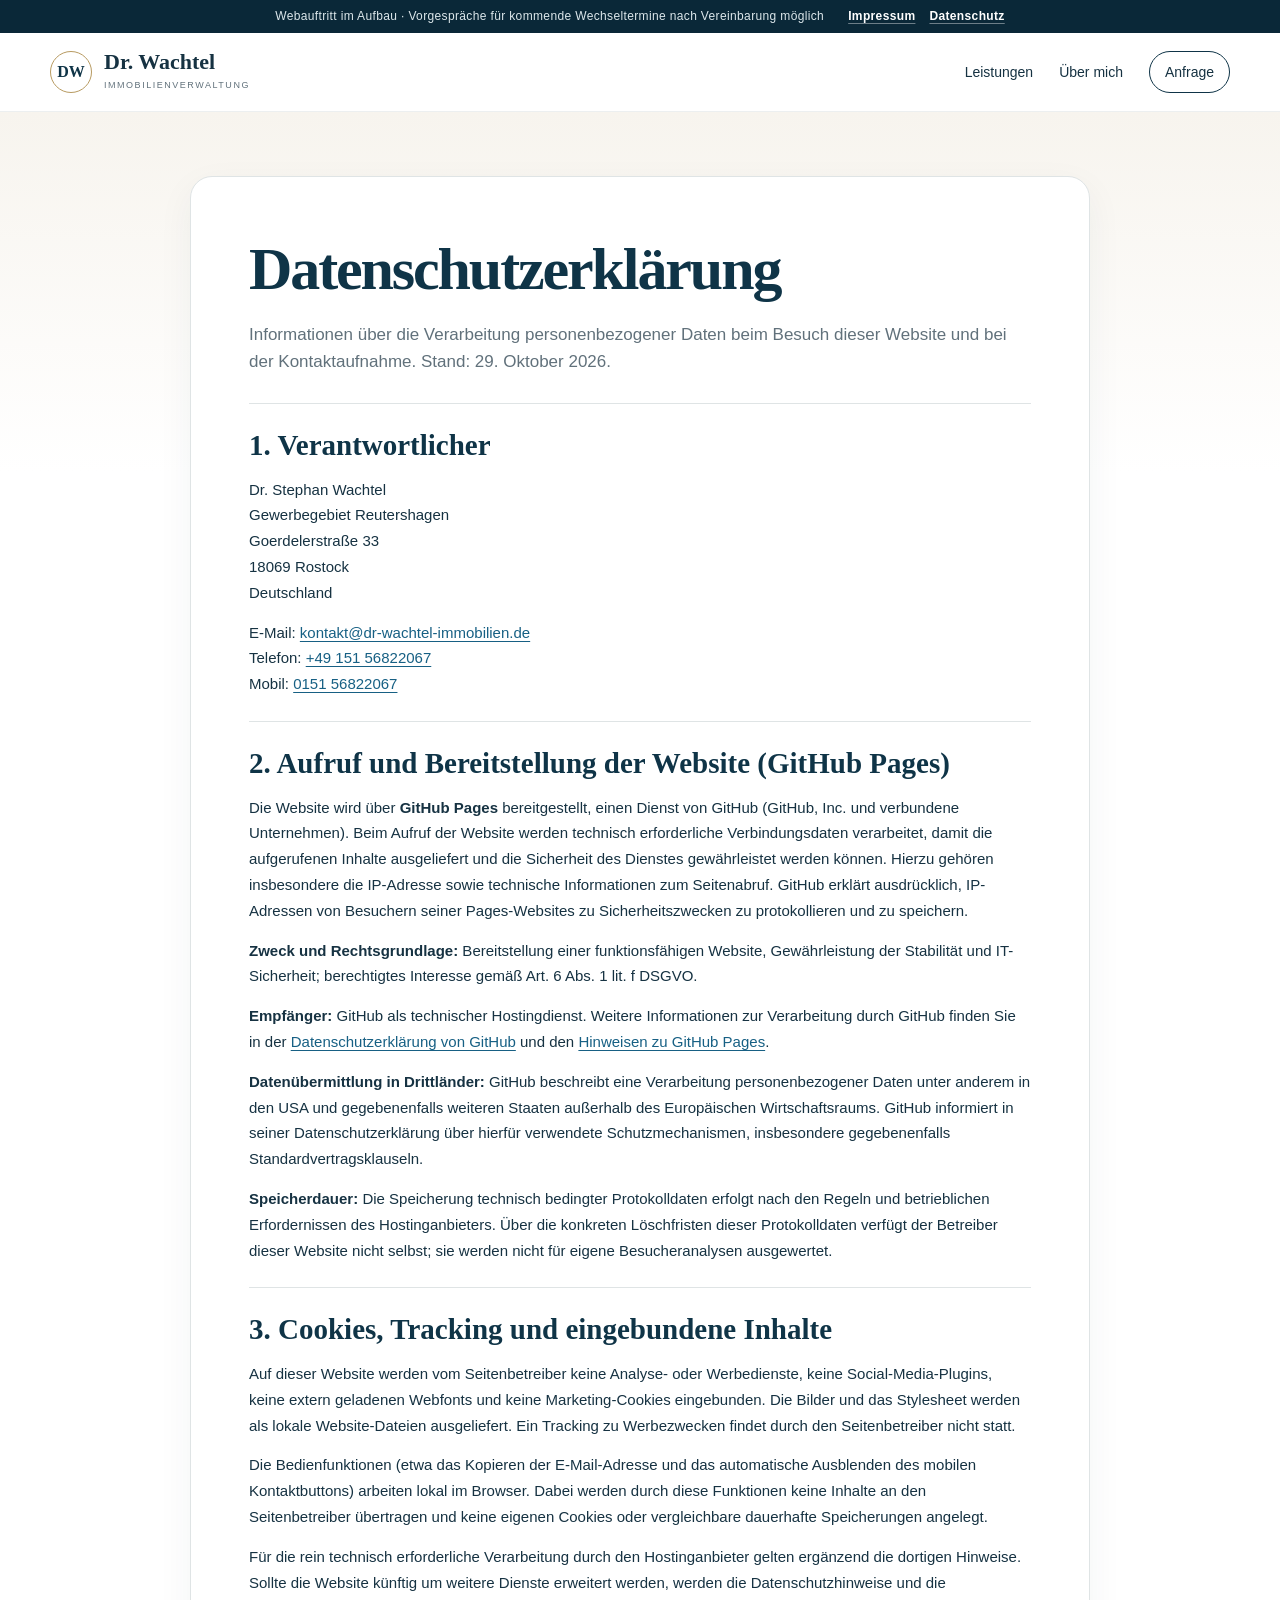
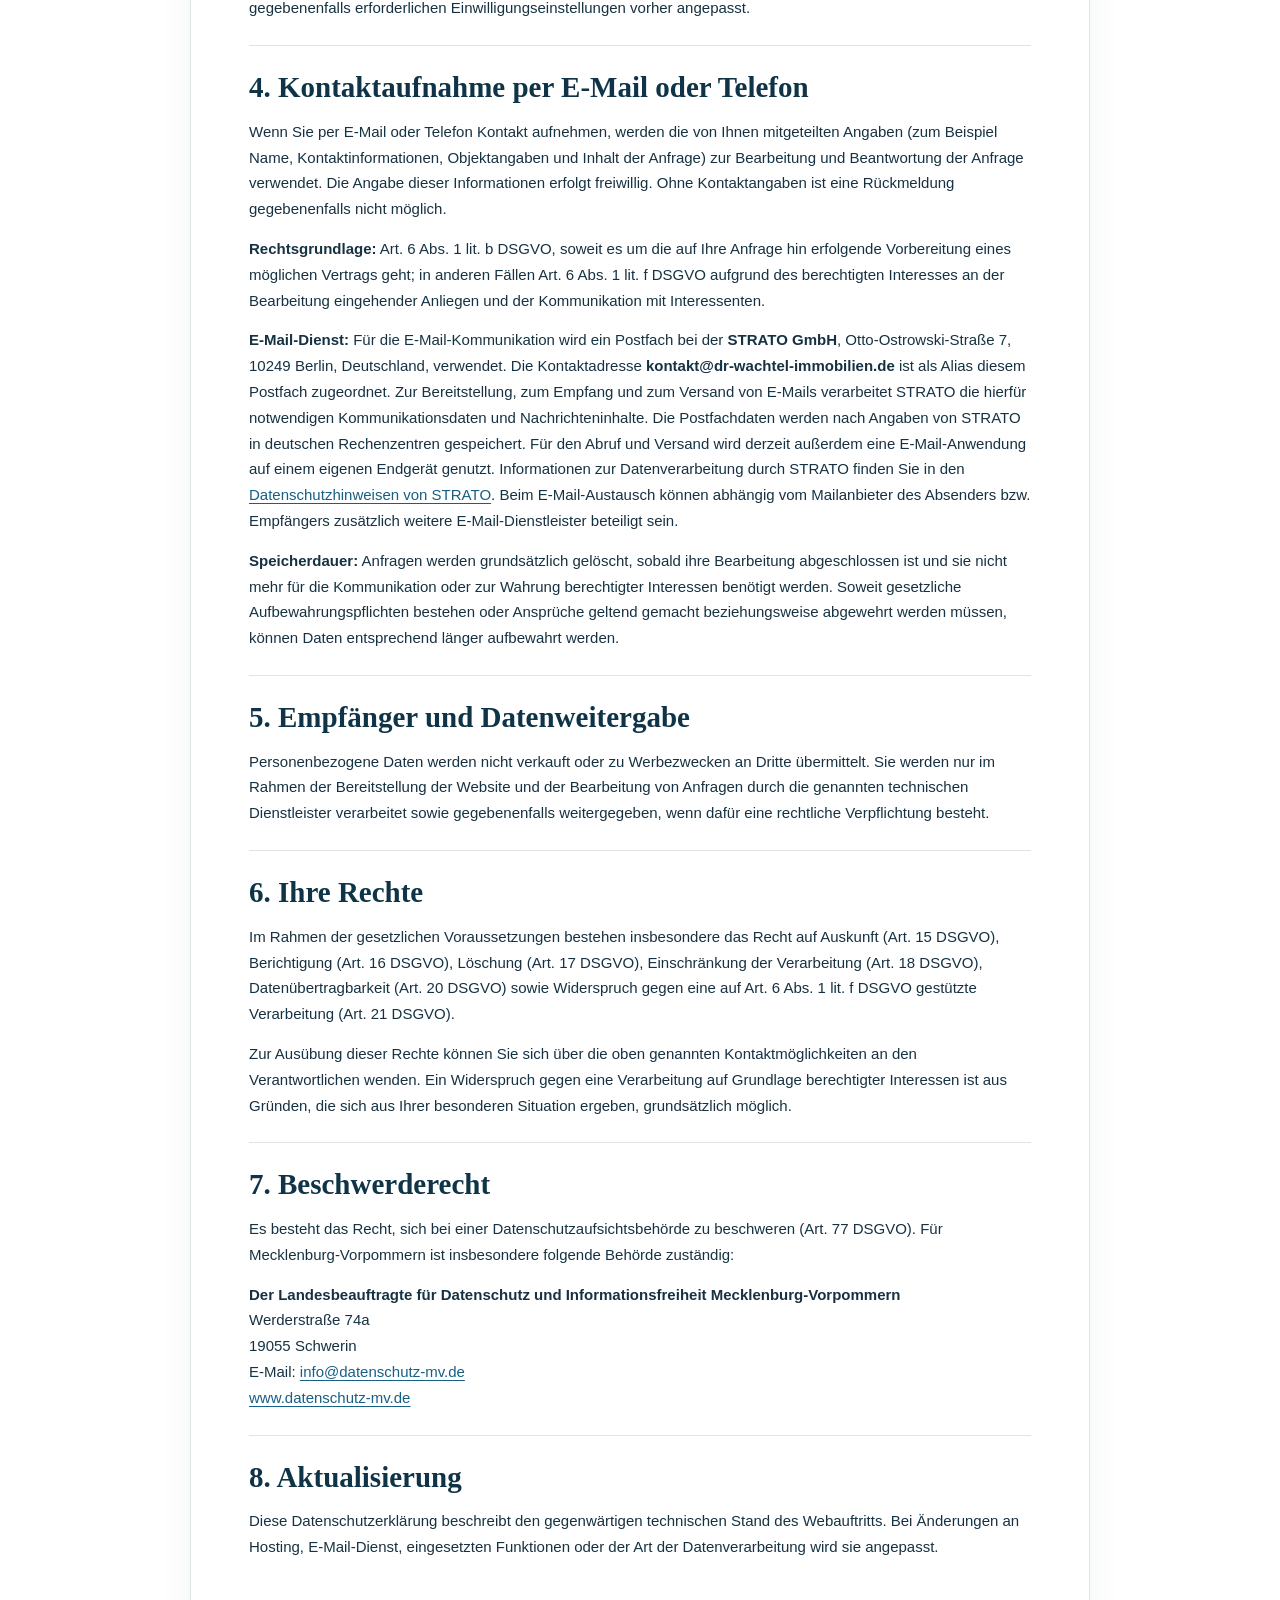
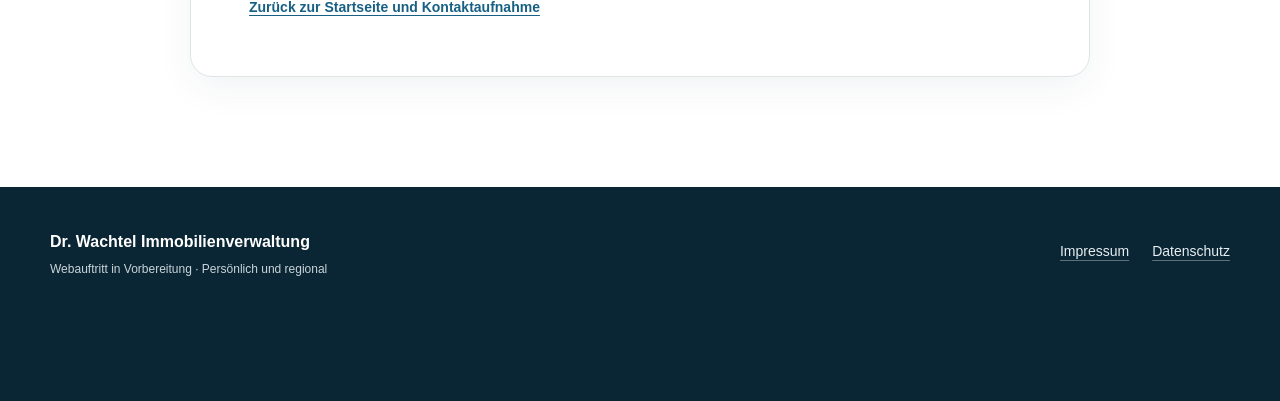
==== datenschutz.html @ 3297a570 "Add files via upload" ====
<!doctype html>
<html lang="de">
<head>
  <meta charset="utf-8">
  <meta name="viewport" content="width=device-width, initial-scale=1">
  <meta name="robots" content="noindex,nofollow">
  <meta name="theme-color" content="#0f3447">
  <title>Datenschutz | Dr. Wachtel Immobilienverwaltung</title>
  <meta name="description" content="Datenschutzerklärung zur Website der Dr. Wachtel Immobilienverwaltung.">
  <link href="styles.css?v=kompakt-20261029" rel="stylesheet">
</head>
<body>
<a class="skip-link" href="#rechtliches">Zum Inhalt springen</a>
<div class="prelaunch"><span>Webauftritt im Aufbau · Vorgespräche für kommende Wechseltermine nach Vereinbarung möglich</span><span class="prelaunch-links"><a href="impressum.html">Impressum</a><a href="datenschutz.html">Datenschutz</a></span></div>
<header class="site-header">
  <div class="wrap nav">
    <a class="brand" href="index.html#top" aria-label="Dr. Wachtel Immobilienverwaltung – Startseite">
      <span class="brand-mark">DW</span>
      <span><strong>Dr. Wachtel</strong><small>Immobilienverwaltung</small></span>
    </a>
    <nav aria-label="Hauptnavigation"><a href="index.html#leistungen">Leistungen</a><a href="index.html#profil">Über mich</a><a class="nav-cta" href="index.html#kontakt">Anfrage</a></nav>
  </div>
</header>
<main class="legal-main" id="rechtliches"><div class="wrap"><article class="legal-card"><h1>Datenschutzerklärung</h1>
<p class="legal-lead">Informationen über die Verarbeitung personenbezogener Daten beim Besuch dieser Website und bei der Kontaktaufnahme. Stand: 29. Oktober 2026.</p>
<section class="legal-section">
<h2>1. Verantwortlicher</h2>
<p>Dr. Stephan Wachtel<br>Gewerbegebiet Reutershagen<br>Goerdelerstraße 33<br>18069 Rostock<br>Deutschland</p>
<p>E-Mail: <a href="mailto:kontakt@dr-wachtel-immobilien.de">kontakt@dr-wachtel-immobilien.de</a><br>Telefon: <a href="tel:+4915156822067">+49 151 56822067</a><br>Mobil: <a href="tel:+4915156822067">0151 56822067</a></p>
</section>
<section class="legal-section">
<h2>2. Aufruf und Bereitstellung der Website (GitHub Pages)</h2>
<p>Die Website wird über <strong>GitHub Pages</strong> bereitgestellt, einen Dienst von GitHub (GitHub, Inc. und verbundene Unternehmen). Beim Aufruf der Website werden technisch erforderliche Verbindungsdaten verarbeitet, damit die aufgerufenen Inhalte ausgeliefert und die Sicherheit des Dienstes gewährleistet werden können. Hierzu gehören insbesondere die IP-Adresse sowie technische Informationen zum Seitenabruf. GitHub erklärt ausdrücklich, IP-Adressen von Besuchern seiner Pages-Websites zu Sicherheitszwecken zu protokollieren und zu speichern.</p>
<p><strong>Zweck und Rechtsgrundlage:</strong> Bereitstellung einer funktionsfähigen Website, Gewährleistung der Stabilität und IT-Sicherheit; berechtigtes Interesse gemäß Art. 6 Abs. 1 lit. f DSGVO.</p>
<p><strong>Empfänger:</strong> GitHub als technischer Hostingdienst. Weitere Informationen zur Verarbeitung durch GitHub finden Sie in der <a href="https://docs.github.com/de/site-policy/privacy-policies/github-general-privacy-statement" target="_blank" rel="noopener noreferrer">Datenschutzerklärung von GitHub</a> und den <a href="https://docs.github.com/de/pages/getting-started-with-github-pages/what-is-github-pages" target="_blank" rel="noopener noreferrer">Hinweisen zu GitHub Pages</a>.</p>
<p><strong>Datenübermittlung in Drittländer:</strong> GitHub beschreibt eine Verarbeitung personenbezogener Daten unter anderem in den USA und gegebenenfalls weiteren Staaten außerhalb des Europäischen Wirtschaftsraums. GitHub informiert in seiner Datenschutzerklärung über hierfür verwendete Schutzmechanismen, insbesondere gegebenenfalls Standardvertragsklauseln.</p>
<p><strong>Speicherdauer:</strong> Die Speicherung technisch bedingter Protokolldaten erfolgt nach den Regeln und betrieblichen Erfordernissen des Hostinganbieters. Über die konkreten Löschfristen dieser Protokolldaten verfügt der Betreiber dieser Website nicht selbst; sie werden nicht für eigene Besucheranalysen ausgewertet.</p>
</section>
<section class="legal-section">
<h2>3. Cookies, Tracking und eingebundene Inhalte</h2>
<p>Auf dieser Website werden vom Seitenbetreiber keine Analyse- oder Werbedienste, keine Social-Media-Plugins, keine extern geladenen Webfonts und keine Marketing-Cookies eingebunden. Die Bilder und das Stylesheet werden als lokale Website-Dateien ausgeliefert. Ein Tracking zu Werbezwecken findet durch den Seitenbetreiber nicht statt.</p>
<p>Die Bedienfunktionen (etwa das Kopieren der E-Mail-Adresse und das automatische Ausblenden des mobilen Kontaktbuttons) arbeiten lokal im Browser. Dabei werden durch diese Funktionen keine Inhalte an den Seitenbetreiber übertragen und keine eigenen Cookies oder vergleichbare dauerhafte Speicherungen angelegt.</p>
<p>Für die rein technisch erforderliche Verarbeitung durch den Hostinganbieter gelten ergänzend die dortigen Hinweise. Sollte die Website künftig um weitere Dienste erweitert werden, werden die Datenschutzhinweise und die gegebenenfalls erforderlichen Einwilligungseinstellungen vorher angepasst.</p>
</section>
<section class="legal-section">
<h2>4. Kontaktaufnahme per E-Mail oder Telefon</h2>
<p>Wenn Sie per E-Mail oder Telefon Kontakt aufnehmen, werden die von Ihnen mitgeteilten Angaben (zum Beispiel Name, Kontaktinformationen, Objektangaben und Inhalt der Anfrage) zur Bearbeitung und Beantwortung der Anfrage verwendet. Die Angabe dieser Informationen erfolgt freiwillig. Ohne Kontaktangaben ist eine Rückmeldung gegebenenfalls nicht möglich.</p>
<p><strong>Rechtsgrundlage:</strong> Art. 6 Abs. 1 lit. b DSGVO, soweit es um die auf Ihre Anfrage hin erfolgende Vorbereitung eines möglichen Vertrags geht; in anderen Fällen Art. 6 Abs. 1 lit. f DSGVO aufgrund des berechtigten Interesses an der Bearbeitung eingehender Anliegen und der Kommunikation mit Interessenten.</p>
<p><strong>E-Mail-Dienst:</strong> Für die E-Mail-Kommunikation wird ein Postfach bei der <strong>STRATO GmbH</strong>, Otto-Ostrowski-Straße 7, 10249 Berlin, Deutschland, verwendet. Die Kontaktadresse <strong>kontakt@dr-wachtel-immobilien.de</strong> ist als Alias diesem Postfach zugeordnet. Zur Bereitstellung, zum Empfang und zum Versand von E-Mails verarbeitet STRATO die hierfür notwendigen Kommunikationsdaten und Nachrichteninhalte. Die Postfachdaten werden nach Angaben von STRATO in deutschen Rechenzentren gespeichert. Für den Abruf und Versand wird derzeit außerdem eine E-Mail-Anwendung auf einem eigenen Endgerät genutzt. Informationen zur Datenverarbeitung durch STRATO finden Sie in den <a href="https://www.strato.de/datenschutz/" target="_blank" rel="noopener noreferrer">Datenschutzhinweisen von STRATO</a>. Beim E-Mail-Austausch können abhängig vom Mailanbieter des Absenders bzw. Empfängers zusätzlich weitere E-Mail-Dienstleister beteiligt sein.</p>
<p><strong>Speicherdauer:</strong> Anfragen werden grundsätzlich gelöscht, sobald ihre Bearbeitung abgeschlossen ist und sie nicht mehr für die Kommunikation oder zur Wahrung berechtigter Interessen benötigt werden. Soweit gesetzliche Aufbewahrungspflichten bestehen oder Ansprüche geltend gemacht beziehungsweise abgewehrt werden müssen, können Daten entsprechend länger aufbewahrt werden.</p>
</section>
<section class="legal-section">
<h2>5. Empfänger und Datenweitergabe</h2>
<p>Personenbezogene Daten werden nicht verkauft oder zu Werbezwecken an Dritte übermittelt. Sie werden nur im Rahmen der Bereitstellung der Website und der Bearbeitung von Anfragen durch die genannten technischen Dienstleister verarbeitet sowie gegebenenfalls weitergegeben, wenn dafür eine rechtliche Verpflichtung besteht.</p>
</section>
<section class="legal-section">
<h2>6. Ihre Rechte</h2>
<p>Im Rahmen der gesetzlichen Voraussetzungen bestehen insbesondere das Recht auf Auskunft (Art. 15 DSGVO), Berichtigung (Art. 16 DSGVO), Löschung (Art. 17 DSGVO), Einschränkung der Verarbeitung (Art. 18 DSGVO), Datenübertragbarkeit (Art. 20 DSGVO) sowie Widerspruch gegen eine auf Art. 6 Abs. 1 lit. f DSGVO gestützte Verarbeitung (Art. 21 DSGVO).</p>
<p>Zur Ausübung dieser Rechte können Sie sich über die oben genannten Kontaktmöglichkeiten an den Verantwortlichen wenden. Ein Widerspruch gegen eine Verarbeitung auf Grundlage berechtigter Interessen ist aus Gründen, die sich aus Ihrer besonderen Situation ergeben, grundsätzlich möglich.</p>
</section>
<section class="legal-section">
<h2>7. Beschwerderecht</h2>
<p>Es besteht das Recht, sich bei einer Datenschutzaufsichtsbehörde zu beschweren (Art. 77 DSGVO). Für Mecklenburg-Vorpommern ist insbesondere folgende Behörde zuständig:</p>
<p><strong>Der Landesbeauftragte für Datenschutz und Informationsfreiheit Mecklenburg-Vorpommern</strong><br>Werderstraße 74a<br>19055 Schwerin<br>E-Mail: <a href="mailto:info@datenschutz-mv.de">info@datenschutz-mv.de</a><br><a href="https://www.datenschutz-mv.de/" target="_blank" rel="noopener noreferrer">www.datenschutz-mv.de</a></p>
</section>
<section class="legal-section">
<h2>8. Aktualisierung</h2>
<p>Diese Datenschutzerklärung beschreibt den gegenwärtigen technischen Stand des Webauftritts. Bei Änderungen an Hosting, E-Mail-Dienst, eingesetzten Funktionen oder der Art der Datenverarbeitung wird sie angepasst.</p>
</section>
<p class="legal-return"><a href="index.html#kontakt">Zurück zur Startseite und Kontaktaufnahme</a></p></article></div></main><footer>
  <div class="wrap footer-grid">
    <div><strong>Dr. Wachtel Immobilienverwaltung</strong><p>Webauftritt in Vorbereitung · Persönlich und regional</p></div>
    <nav class="legal-links" aria-label="Rechtliche Informationen">
      <a href="impressum.html">Impressum</a>
      <a href="datenschutz.html">Datenschutz</a>
    </nav>
  </div>
</footer></body></html>
---- styles.css ----
:root{
  --navy:#0f3447; --navy-2:#0a2838; --ink:#163242; --muted:#61717b;
  --sand:#b79a61; --sand-soft:#e8ddc8; --cream:#f7f4ee; --paper:#fff;
  --line:#dfe4e5; --shadow:0 18px 50px rgba(10,40,56,.10);
  --radius:22px; --wrap:1180px;
}
*{box-sizing:border-box}
html{scroll-behavior:smooth}
body{margin:0;color:var(--ink);font-family:Inter,ui-sans-serif,-apple-system,BlinkMacSystemFont,"Segoe UI",sans-serif;background:#fff;line-height:1.6}
a{color:inherit;text-decoration:none}
.wrap{width:min(calc(100% - 40px),var(--wrap));margin-inline:auto}
.prelaunch{background:var(--navy-2);color:#dce7eb;text-align:center;padding:7px 14px;font-size:12px;letter-spacing:.03em}
.site-header{position:sticky;top:0;z-index:50;background:rgba(255,255,255,.94);backdrop-filter:blur(14px);border-bottom:1px solid rgba(15,52,71,.08)}
.nav{height:78px;display:flex;align-items:center;justify-content:space-between;gap:24px}
.brand{display:flex;align-items:center;gap:12px}
.brand-mark{width:42px;height:42px;border:1px solid var(--sand);display:grid;place-items:center;border-radius:50%;font-family:Georgia,serif;color:var(--navy);font-weight:700}
.brand strong{display:block;font-family:Georgia,serif;font-size:22px;line-height:1}
.brand small{display:block;margin-top:5px;text-transform:uppercase;letter-spacing:.17em;font-size:9px;color:var(--muted)}
nav{display:flex;align-items:center;gap:26px;font-size:14px}
nav a:hover{color:var(--sand)}
.nav-cta{border:1px solid var(--navy);padding:9px 15px;border-radius:999px}
.hero{position:relative;isolation:isolate;overflow:hidden;min-height:690px;display:flex;align-items:center}
.hero-architecture{position:absolute;z-index:-2;inset:0;background:linear-gradient(90deg,rgba(247,244,238,.99) 0%,rgba(247,244,238,.96) 39%,rgba(247,244,238,.68) 62%,rgba(247,244,238,.20) 100%),url("altbau-rostock-hero.webp") center right/cover no-repeat}
.hero-architecture:after{content:"";position:absolute;inset:0;background:linear-gradient(180deg,rgba(255,255,255,.03),rgba(15,52,71,.08))}
.hero-grid{display:grid;grid-template-columns:minmax(0,1.16fr) minmax(320px,.64fr);gap:64px;align-items:center;padding:78px 0 72px}
.eyebrow{margin:0 0 14px;text-transform:uppercase;letter-spacing:.16em;font-weight:700;font-size:12px;color:#55707e}
h1,h2,h3,p{margin-top:0}
h1{font-family:Georgia,"Times New Roman",serif;color:var(--navy);font-size:clamp(52px,6vw,84px);line-height:.99;letter-spacing:-.035em;margin-bottom:24px;max-width:780px}
h1 span{color:#6f7f86;font-weight:400}
.lead{font-size:20px;line-height:1.65;max-width:720px;color:#3f5663;margin-bottom:30px}
.hero-actions{display:flex;gap:12px;flex-wrap:wrap;margin-bottom:36px}
.button{display:inline-flex;align-items:center;justify-content:center;min-height:50px;padding:0 21px;border-radius:12px;font-weight:700;font-size:14px;transition:.2s ease}
.button:hover{transform:translateY(-1px)}
.primary{background:var(--navy);color:#fff;box-shadow:0 12px 30px rgba(15,52,71,.16)}
.ghost{border:1px solid rgba(15,52,71,.22);background:rgba(255,255,255,.60)}
.trust{display:grid;grid-template-columns:repeat(3,1fr);max-width:720px;border-top:1px solid rgba(15,52,71,.18);padding-top:20px;gap:18px}
.trust strong,.trust span{display:block}.trust strong{font-size:13px}.trust span{font-size:12px;color:var(--muted);margin-top:3px}
.hero-card{background:rgba(255,255,255,.86);backdrop-filter:blur(12px);border:1px solid rgba(255,255,255,.8);border-radius:var(--radius);padding:34px;box-shadow:var(--shadow)}
.card-kicker{font-size:12px;text-transform:uppercase;letter-spacing:.14em;color:#8a7449;font-weight:800}
.hero-card h2{font-family:Georgia,serif;font-size:30px;line-height:1.15;color:var(--navy)}
.checklist{list-style:none;padding:0;margin:22px 0 18px}.checklist li{position:relative;padding:10px 0 10px 28px;border-bottom:1px solid rgba(15,52,71,.09);font-size:14px}.checklist li:before{content:"✓";position:absolute;left:0;color:#8a7449;font-weight:800}
.small{font-size:13px;color:var(--muted);margin:18px 0 0}
.proof{border-top:1px solid var(--line);border-bottom:1px solid var(--line);background:#fff}
.proof-grid{display:grid;grid-template-columns:repeat(3,1fr)}
.proof p{padding:23px 26px;margin:0;border-right:1px solid var(--line)}.proof p:last-child{border-right:0}.proof strong,.proof span{display:block}.proof strong{font-family:Georgia,serif;color:var(--navy);font-size:19px}.proof span{font-size:12px;color:var(--muted);margin-top:3px}
.section{padding:94px 0}.section-title{font-family:Georgia,serif;font-size:clamp(36px,4vw,54px);line-height:1.08;letter-spacing:-.02em;color:var(--navy);margin-bottom:18px}.section-intro{font-size:18px;color:var(--muted);max-width:780px;margin-bottom:42px}
.cards{display:grid;grid-template-columns:repeat(3,1fr);gap:18px}
.service-card{position:relative;padding:30px;border:1px solid var(--line);border-radius:18px;background:#fff;box-shadow:0 8px 30px rgba(15,52,71,.04)}
.service-card .number{font-size:12px;color:#9a8252;letter-spacing:.15em;font-weight:800}.service-card h3{font-family:Georgia,serif;color:var(--navy);font-size:25px;margin:16px 0 12px}.service-card p{color:var(--muted);font-size:14px}.service-card ul{padding-left:18px;margin:22px 0 0}.service-card li{margin:9px 0;font-size:14px}
.soft{background:var(--cream)}
.benefit-grid{display:grid;grid-template-columns:repeat(4,1fr);gap:16px}.benefit-grid article{background:#fff;border:1px solid #e9e5dd;border-radius:16px;padding:26px}.benefit-grid span{font-size:11px;color:#9a8252;font-weight:800}.benefit-grid h3{font-family:Georgia,serif;font-size:22px;color:var(--navy);margin:12px 0 8px}.benefit-grid p{font-size:14px;color:var(--muted);margin:0}
.steps{display:grid;grid-template-columns:repeat(4,1fr);gap:14px}.steps article{display:flex;gap:15px;padding:24px;border-top:2px solid var(--sand);background:#fbfbfa}.steps article>span{width:30px;height:30px;flex:0 0 30px;border-radius:50%;background:var(--navy);color:#fff;display:grid;place-items:center;font-size:12px;font-weight:800}.steps h3{font-family:Georgia,serif;color:var(--navy);font-size:20px;margin:2px 0 7px}.steps p{font-size:13px;color:var(--muted);margin:0}
.dark{background:var(--navy-2);color:#e7eef1}.dark .light{color:#c6d2d7}.about-grid{display:grid;grid-template-columns:.8fr 1.2fr;gap:80px}.dark h2{font-family:Georgia,serif;font-size:48px;line-height:1.05;color:#fff}.about-lead{font-size:19px;color:#d1dde1}.qual{margin-top:28px;padding:18px;border:1px solid rgba(255,255,255,.18);border-radius:14px}.qual strong,.qual span{display:block}.qual span{font-size:13px;color:#b9c9cf;margin-top:4px}.about-copy>p{font-size:17px;color:#d4e0e4}.profile-facts{display:grid;grid-template-columns:repeat(3,1fr);gap:10px;margin-top:30px}.profile-facts div{padding:16px;background:rgba(255,255,255,.06);border-radius:12px}.profile-facts strong,.profile-facts span{display:block}.profile-facts span{font-size:12px;color:#b9c9cf;margin-top:5px}
.region{padding-top:70px;padding-bottom:70px}.region-card{background:linear-gradient(135deg,#f5f0e6,#fbfaf7);border-radius:22px;padding:42px;display:grid;grid-template-columns:1fr auto;gap:30px;align-items:center}.region-card h2{font-family:Georgia,serif;color:var(--navy);font-size:40px;margin-bottom:12px}.region-card p{max-width:760px;color:var(--muted)}.region-badge{width:105px;height:105px;border-radius:50%;display:grid;place-items:center;border:1px solid #c9b78f;color:#9a8252;font-family:Georgia,serif;font-size:28px}
.faq{padding-top:76px}.faq-grid{display:grid;grid-template-columns:1fr 1fr;gap:12px}.faq details{border:1px solid var(--line);border-radius:14px;padding:20px 22px;background:#fff}.faq summary{cursor:pointer;font-weight:700;color:var(--navy)}.faq details p{font-size:14px;color:var(--muted);margin:14px 0 0}
.contact{padding-top:50px}.contact-box{background:var(--cream);border:1px solid #e7dfd0;border-radius:24px;padding:42px;display:grid;grid-template-columns:1.3fr .7fr;gap:40px;align-items:center}.contact-box h2{font-family:Georgia,serif;color:var(--navy);font-size:42px;line-height:1.08;margin-bottom:14px}.contact-box p{color:var(--muted)}.contact-hints{display:flex;flex-wrap:wrap;gap:8px;margin-top:20px}.contact-hints span{padding:7px 10px;background:#fff;border:1px solid #e6dfd2;border-radius:999px;font-size:11px;color:#63727a}.contact-action{text-align:center}.large{width:100%;min-height:58px}.contact-action small{display:block;color:var(--muted);margin-top:10px}
footer{margin-top:90px;background:#0a2533;color:#c9d5da;padding:42px 0 110px}.footer-grid{display:flex;justify-content:space-between;gap:30px}.footer-grid strong{color:#fff}.footer-grid p{font-size:12px;margin-top:5px}.footer-links{display:flex;gap:20px;font-size:13px}.legal-note{margin-top:25px;border-top:1px solid rgba(255,255,255,.1);padding-top:18px}.legal-note details{font-size:12px;margin:8px 0;color:#9fb1b9}.legal-note summary{cursor:pointer}
.mobile-contact{display:none}

@media (max-width:900px){
  .wrap{width:min(calc(100% - 32px),var(--wrap))}
  .site-header nav a:not(.nav-cta){display:none}
  .hero{min-height:auto}
  .hero-grid{grid-template-columns:1fr;gap:24px;padding:54px 0 42px}
  .hero-architecture{background:linear-gradient(180deg,rgba(247,244,238,.72) 0%,rgba(247,244,238,.94) 39%,rgba(247,244,238,1) 70%),url("altbau-rostock-hero.webp") 67% top/auto 52% no-repeat}
  h1{font-size:clamp(46px,12vw,68px);max-width:620px}
  .lead{font-size:18px;max-width:650px}
  .hero-card{max-width:650px}
  .cards{grid-template-columns:1fr}
  .benefit-grid,.steps{grid-template-columns:1fr 1fr}
  .about-grid{grid-template-columns:1fr;gap:36px}
  .proof-grid{grid-template-columns:1fr}.proof p{border-right:0;border-bottom:1px solid var(--line);padding:17px 0}.proof p:last-child{border-bottom:0}
  .contact-box{grid-template-columns:1fr}
}
@media (max-width:600px){
  .prelaunch{font-size:10px;padding:6px 10px}
  .nav{height:68px}.brand strong{font-size:19px}.brand-mark{width:38px;height:38px}.nav-cta{padding:8px 12px}
  .hero-grid{padding:42px 0 30px}
  .hero-architecture{background:linear-gradient(180deg,rgba(247,244,238,.63) 0%,rgba(247,244,238,.92) 28%,rgba(247,244,238,1) 57%),url("altbau-rostock-hero.webp") 70% top/auto 39% no-repeat}
  h1{font-size:46px;line-height:1.02;margin-bottom:18px}
  .lead{font-size:16px;line-height:1.58}
  .hero-actions{display:grid;grid-template-columns:1fr;margin-bottom:28px}.button{width:100%}
  .trust{grid-template-columns:1fr;gap:10px;padding-top:16px}.trust div{display:flex;justify-content:space-between;gap:15px;border-bottom:1px solid rgba(15,52,71,.09);padding-bottom:9px}.trust span{text-align:right}
  .hero-card{padding:24px;border-radius:18px}.hero-card h2{font-size:27px}
  .section{padding:68px 0}.section-title{font-size:36px}.section-intro{font-size:16px;margin-bottom:28px}
  .service-card{padding:24px}.benefit-grid,.steps{grid-template-columns:1fr}
  .dark h2{font-size:39px}.about-copy>p{font-size:15px}.profile-facts{grid-template-columns:1fr}
  .region-card{padding:28px;grid-template-columns:1fr}.region-card h2{font-size:34px}.region-badge{width:80px;height:80px}
  .faq-grid{grid-template-columns:1fr}
  .contact-box{padding:27px}.contact-box h2{font-size:34px}
  footer{margin-top:60px}.footer-grid{display:block}.footer-links{margin-top:20px}
  .mobile-contact{display:flex;position:fixed;z-index:60;left:14px;right:14px;bottom:12px;min-height:52px;border-radius:14px;background:var(--navy);color:#fff;align-items:center;justify-content:space-between;padding:0 20px;font-weight:800;font-size:14px;box-shadow:0 14px 35px rgba(0,0,0,.22)}
}
@media (prefers-reduced-motion:reduce){html{scroll-behavior:auto}.button{transition:none}}


/* Final polish */
.hero-architecture{
  background:
    linear-gradient(90deg,rgba(247,244,238,.995) 0%,rgba(247,244,238,.965) 38%,rgba(247,244,238,.70) 60%,rgba(247,244,238,.18) 100%),
    url("altbau-rostock-hero.webp") center right/cover no-repeat;
}
.hero-copy{filter:drop-shadow(0 1px 0 rgba(255,255,255,.45))}
.service-card,.benefit-grid article,.faq details{transition:transform .18s ease,box-shadow .18s ease,border-color .18s ease}
@media (hover:hover){
  .service-card:hover,.benefit-grid article:hover{
    transform:translateY(-3px);
    box-shadow:0 16px 38px rgba(15,52,71,.08);
    border-color:#d6c9ae;
  }
}
@media (max-width:900px){
  .hero-architecture{
    background:
      linear-gradient(180deg,rgba(247,244,238,.68) 0%,rgba(247,244,238,.93) 38%,rgba(247,244,238,1) 70%),
      linear-gradient(90deg,rgba(247,244,238,.62),rgba(247,244,238,.18)),
      url("altbau-rostock-hero.webp") 68% top/auto 53% no-repeat;
  }
}
@media (max-width:600px){
  .hero-architecture{
    background:
      linear-gradient(180deg,rgba(247,244,238,.62) 0%,rgba(247,244,238,.92) 27%,rgba(247,244,238,1) 57%),
      url("altbau-rostock-hero.webp") 70% top/auto 40% no-repeat;
  }
}
.about-portrait{margin:26px 0 0;max-width:260px}
.about-portrait img{display:block;width:100%;height:auto;border-radius:22px;border:1px solid rgba(255,255,255,.14);box-shadow:0 20px 40px rgba(0,0,0,.18)}
@media(max-width:900px){.about-portrait{max-width:240px}}
@media(max-width:600px){.about-portrait{max-width:210px;margin-top:22px}}


/* === Gezielter Feinschliff: 26.10.2026 === */
:focus-visible{outline:3px solid #a98a4f;outline-offset:4px}
.skip-link{position:absolute;z-index:150;left:12px;top:-100px;padding:11px 16px;border-radius:10px;background:#fff;color:var(--navy);font-weight:700}
.skip-link:focus{top:10px}
#leistungen,#wechsel,#profil,#kontakt,#impressum,#datenschutz{scroll-margin-top:108px}

/* Hero: etwas kompakter, weniger dominant wirkende Vorteilskarte. */
.hero{min-height:650px}
.hero-grid{gap:48px;padding-top:62px;padding-bottom:58px}
.hero-card{padding:30px 30px 27px;border:1px solid rgba(255,255,255,.85);background:rgba(255,255,255,.91)}
.hero-card h2{font-size:28px;line-height:1.19;margin-bottom:15px}
.checklist{margin:12px 0 10px}
.checklist li{padding-top:9px;padding-bottom:9px;line-height:1.55}
.hero-card .small{margin-top:15px}

/* Schwerpunkt WEG eindeutig sichtbar, ohne aufdringliche Akzente. */
.section{padding-top:82px;padding-bottom:82px}
.service-card-featured{border-color:#c8b48a;background:#fffdf8;box-shadow:0 12px 32px rgba(56,45,19,.07)}
.service-card-featured::before{content:'';position:absolute;top:0;left:22px;right:22px;height:3px;background:var(--sand);border-radius:0 0 3px 3px}
.service-focus{display:inline-block;margin-left:14px;color:#927644;font-size:11px;font-weight:750;letter-spacing:.03em}
.service-card h3{line-height:1.16;overflow-wrap:anywhere}
.service-card li{line-height:1.48}
.change-cta{margin:26px 0 0;text-align:right}
.change-cta a{display:inline-block;color:var(--navy);font-size:14px;font-weight:750;border-bottom:1px solid var(--sand);padding-bottom:3px}
.change-cta a:hover{color:#826839}

/* Porträt als ruhiger Vertrauensanker statt großer Bildfläche. */
.about-grid{gap:68px;align-items:center}
.about-portrait{max-width:205px;margin-top:23px}
.about-portrait img{display:block;width:100%;aspect-ratio:4/4.7;object-fit:cover;object-position:center 22%;border-radius:16px}
.about-copy>p{line-height:1.7}
.profile-facts div{padding:17px 14px}

/* Klare Telefonoption unter dem primären E-Mail-Knopf. */
.contact-box{gap:52px}
.contact-action{min-width:270px}
.contact-direct-label{font-size:13px;color:var(--muted);margin:19px 0 2px!important}
.contact-phone{display:block;font-size:25px;line-height:1.2;font-weight:750;color:var(--navy);margin-bottom:7px;letter-spacing:.005em}
.contact-phone:hover{text-decoration:underline;text-decoration-color:var(--sand)}
.contact-email{display:block;font-size:13px;overflow-wrap:anywhere;text-decoration:underline;text-decoration-color:#c4b698;text-underline-offset:3px}
.contact-action small{margin-top:15px;font-size:11px;line-height:1.45}
.faq summary{min-height:30px}

@media(max-width:900px){
  .hero{min-height:0}
  .hero-grid{gap:24px;padding:50px 0 38px}
  .about-grid{gap:32px}
  .change-cta{text-align:left}
  .contact-action{min-width:0}
}
@media(max-width:600px){
  h1{font-size:clamp(37px,10.5vw,43px);line-height:1.07}
  .hero-grid{padding:38px 0 30px}
  .hero-card{padding:23px 21px}
  .hero-card h2{font-size:25px}
  .checklist li{font-size:13.5px;padding-top:8px;padding-bottom:8px}
  .section{padding-top:60px;padding-bottom:60px}
  .about-portrait{max-width:170px;margin-top:20px}
  .about-portrait img{aspect-ratio:4/4.7}
  .contact-action{width:100%}
  .contact-box{gap:23px}
  .contact-phone{font-size:25px}
  .contact-direct-label{margin-top:22px!important}
  .mobile-contact{transition:opacity .18s ease,transform .18s ease,visibility .18s ease}
  .mobile-contact.is-hidden{opacity:0;visibility:hidden;pointer-events:none;transform:translateY(12px)}
  .change-cta{margin-top:20px}
}
@media(prefers-reduced-motion:reduce){.mobile-contact{transition:none}}


/* Regionale Eigentümererfahrung: bewusst ruhig und kompakt statt Portfolio-Werbung */
.references{background:#fbfaf7}
.references .section-title{max-width:850px}
.references .section-intro{max-width:840px;margin-bottom:30px}
.reference-grid{display:grid;grid-template-columns:repeat(2,minmax(0,1fr));gap:20px}
.reference-card{overflow:hidden;min-width:0;background:#fff;border:1px solid #e5e4df;border-radius:18px;box-shadow:0 8px 24px rgba(15,52,71,.045)}
.reference-image{margin:0;height:265px;overflow:hidden;background:#e9edef}
.reference-image img{display:block;width:100%;height:100%;object-fit:cover}
.reference-card:first-child .reference-image img{object-position:center 33%}
.reference-card:nth-child(2) .reference-image img{object-position:center 53%}
.reference-body{padding:21px 24px 22px}
.reference-kicker{color:#8a7449;font-size:11px;font-weight:800;letter-spacing:.125em;text-transform:uppercase;margin:0 0 6px}
.reference-card h3{font-family:Georgia,serif;font-size:27px;line-height:1.18;color:var(--navy);margin:0 0 10px}
.reference-body>p:last-child{font-size:14px;line-height:1.6;color:var(--muted);margin:0}
@media(max-width:900px){.reference-grid{grid-template-columns:1fr}.reference-image{height:250px}}
@media(max-width:600px){.reference-image{height:220px}.reference-body{padding:19px 20px 21px}.reference-card h3{font-size:25px}.references .section-intro{margin-bottom:24px}}


/* === Responsive-Korrektur iPhone / Smartphone / Tablet · 27.10.2026 ===
   Verhindert ueberbreite Flex-/Grid-Inhalte und seitlich verschobene Seiten auf iOS. */
html,body{width:100%;max-width:100%;overflow-x:hidden}
@supports(overflow:clip){html,body{overflow-x:clip}}
.site-header,.prelaunch,main,footer{width:100%;max-width:100%}
.nav,.hero-grid,.cards,.steps,.about-grid,.reference-grid,.faq-grid,.contact-box,.footer-grid{max-width:100%}
.nav>*,.hero-grid>*,.cards>*,.steps>*,.about-grid>*,.reference-grid>*,.faq-grid>*,.contact-box>*,.footer-grid>*{min-width:0}
.nav .brand{min-width:0}
.nav .brand>span:last-child{min-width:0}
.service-card,.steps article,.reference-card,.faq details,.contact-action{min-width:0}
.service-card h3,.steps h3,.section-title,.dark h2,.contact-box h2{
  overflow-wrap:break-word;
  word-break:normal;
  hyphens:auto;
}
.contact-email,.legal-note{overflow-wrap:anywhere}

/* Tablet und kleine Laptops: Der Hero bekommt Platz fuer seine langen Texte. */
@media (min-width:901px) and (max-width:1099px){
  .hero-grid{grid-template-columns:minmax(0,1fr) minmax(0,.83fr);gap:28px}
  .hero-card{padding:24px}
  .hero-card h2{font-size:25px}
  .trust{gap:10px}
}
@media (max-width:900px){
  .hero-grid{grid-template-columns:minmax(0,1fr)}
  .about-grid,.contact-box{grid-template-columns:minmax(0,1fr)}
}
@media (max-width:600px){
  .wrap{width:calc(100% - 32px);max-width:var(--wrap);margin-inline:auto}
  .nav{gap:10px}
  .brand{flex:1 1 auto;min-width:0;gap:8px}
  .brand-mark{flex:0 0 36px;width:36px;height:36px}
  .brand strong{font-size:clamp(16px,4.6vw,19px);white-space:nowrap}
  .brand small{font-size:clamp(7px,1.95vw,9px);letter-spacing:.10em;white-space:nowrap}
  .site-header nav{flex:0 0 auto;gap:0}
  .site-header nav .nav-cta{font-size:13px;padding:7px 10px}
  .hero-grid,.cards,.steps,.reference-grid,.faq-grid{grid-template-columns:minmax(0,1fr)}
  .service-card h3{font-size:clamp(22px,6vw,25px);line-height:1.22}
  .dark h2{font-size:clamp(32px,9vw,39px)}
  .section-title{font-size:clamp(31px,9vw,36px)}
  .contact-box h2{font-size:clamp(29px,8.6vw,34px)}
  .trust{grid-template-columns:minmax(0,1fr)}
  .trust div{min-width:0;flex-wrap:wrap;gap:4px 10px}
  .trust span{overflow-wrap:break-word}
  .mobile-contact{
    left:max(12px,env(safe-area-inset-left));
    right:max(12px,env(safe-area-inset-right));
    bottom:max(12px,env(safe-area-inset-bottom));
    width:auto;
    max-width:calc(100vw - 24px);
  }
}
@media(max-width:360px){
  .nav{gap:6px}
  .brand{gap:6px}
  .brand-mark{flex-basis:32px;width:32px;height:32px;font-size:14px}
  .brand strong{font-size:16px}
  .brand small{font-size:7px;letter-spacing:.08em}
  .site-header nav .nav-cta{padding:6px 8px;font-size:12px}
  .trust div{display:block}
  .trust span{text-align:left;margin-top:2px}
  .service-card{padding:21px}
  .hero-card{padding:21px 19px}
}


/* Kontakt ohne Mailprogramm-Pflicht: sichtbare Adresse, Kopieren und direkte Mobilnummer. */
.contact-box{grid-template-columns:minmax(0,1.08fr) minmax(0,.92fr);gap:clamp(24px,4vw,52px);align-items:center}
.contact-copy{min-width:0}
.contact-action{
  min-width:0;
  padding:26px;
  text-align:left;
  background:#fff;
  border:1px solid #e5dfd3;
  border-radius:18px;
  box-shadow:0 10px 26px rgba(15,52,71,.045);
}
.contact-channel-label{
  margin:0 0 11px!important;
  color:var(--navy)!important;
  font-size:13px;
  font-weight:800;
  letter-spacing:.015em;
}
.contact-email-box{display:flex;align-items:center;flex-wrap:wrap;gap:12px;min-width:0}
.contact-email-address{
  display:block;
  flex:1 1 235px;
  min-width:0;
  font-size:clamp(15px,1.4vw,18px);
  line-height:1.35;
  font-weight:750;
  letter-spacing:-.015em;
  color:var(--navy);
  overflow-wrap:anywhere;
  user-select:text;
  -webkit-user-select:text;
}
.copy-email-button{
  display:inline-flex;
  align-items:center;
  justify-content:center;
  flex:0 0 auto;
  min-height:43px;
  padding:9px 15px;
  border:1px solid var(--navy);
  border-radius:11px;
  color:var(--navy);
  background:#f8f9f8;
  font-family:inherit;
  line-height:1.25;
  font-size:13px;
  font-weight:750;
  cursor:pointer;
  transition:background .15s ease, color .15s ease, border-color .15s ease;
}
.copy-email-button:hover{background:var(--navy);color:#fff}
.copy-email-button:focus-visible{outline:3px solid #a98a4f;outline-offset:3px}
.copy-email-feedback{min-height:0;margin:7px 0 0!important;color:#3c6657!important;font-size:12px!important;line-height:1.4}
.copy-email-feedback:empty{display:none}
.contact-email-help{margin:11px 0 10px!important;font-size:12px;line-height:1.5;color:var(--muted)!important}
.contact-channel-divider{height:1px;background:#e8e6e0;margin:21px 0 20px}
.contact-phone{display:inline-block;margin:0;color:var(--navy);font-size:clamp(25px,2.25vw,32px);font-weight:800;line-height:1.1}
.contact-phone-hint{font-size:12px;color:var(--muted);margin:7px 0 0!important}
.contact-action small{font-size:11px;line-height:1.5;color:var(--muted);margin-top:24px}
@media(max-width:900px){
 .contact-box{grid-template-columns:minmax(0,1fr)}
 .contact-action{width:100%;min-width:0;max-width:620px}
}
@media(max-width:600px){
 .contact-action{padding:21px;border-radius:15px}
 .contact-email-box{gap:10px}
 .contact-email-address{flex-basis:100%;font-size:17px}
 .copy-email-button{min-height:44px}
 .contact-box{gap:23px}
 .contact-channel-divider{margin:22px 0}
}
@media(prefers-reduced-motion:reduce){.copy-email-button{transition:none}}


/* Rechtstexte – eigenständige, gut lesbare und direkt verlinkbare Seiten */
.prelaunch{display:flex;justify-content:center;align-items:center;gap:12px 24px;flex-wrap:wrap;padding-inline:18px}
.prelaunch-links{display:inline-flex;align-items:center;gap:14px;white-space:nowrap}
.prelaunch-links a{text-decoration:underline;text-decoration-color:rgba(255,255,255,.4);text-underline-offset:3px;font-weight:700;color:#fff}
.prelaunch-links a:hover{text-decoration-color:#fff}
.footer-grid{align-items:flex-start}
.legal-links{display:flex;flex-wrap:wrap;gap:14px 23px;font-size:14px}
.legal-links a{color:#e7eef1;text-decoration:underline;text-decoration-color:rgba(255,255,255,.35);text-underline-offset:4px}
.legal-links a:hover{text-decoration-color:#fff}
.legal-main{padding:64px 0 20px;background:linear-gradient(180deg,var(--cream),#fff 360px)}
.legal-card{max-width:900px;margin:0 auto;background:#fff;border:1px solid var(--line);border-radius:22px;padding:clamp(24px,5vw,58px);box-shadow:0 12px 36px rgba(15,52,71,.055);overflow-wrap:anywhere}
.legal-card h1{font-family:Georgia,serif;color:var(--navy);font-size:clamp(38px,5.2vw,60px);line-height:1.14;margin:0 0 17px}
.legal-card .legal-lead{font-size:17px;color:var(--muted);margin-bottom:28px}
.legal-section{margin-top:24px;padding-top:24px;border-top:1px solid var(--line)}
.legal-section h2{font-family:Georgia,serif;font-size:clamp(22px,2.8vw,29px);line-height:1.23;color:var(--navy);margin:0 0 13px}
.legal-section p{font-size:15px;line-height:1.72;color:var(--ink);margin-bottom:14px}
.legal-section a,.legal-return a{color:#176084;text-decoration:underline;text-underline-offset:3px}
.legal-section a:hover,.legal-return a:hover{color:var(--navy)}
.legal-return{margin:36px 0 0;font-weight:700;font-size:14px}
@media(max-width:600px){
  .prelaunch{gap:3px 12px;padding:7px 10px;font-size:10px;line-height:1.5}
  .prelaunch-links{gap:16px}
  .legal-main{padding:28px 0 0}
  .legal-card{padding:24px 20px;border-radius:16px}
  .legal-section p{font-size:14px;line-height:1.67}
  .legal-links{margin-top:10px}
  .legal-card .legal-lead{font-size:15px}
}


/* Footer 27.10.2026: Rechtliche Links muessen auch auf iPhone/Tablet sichtbar bleiben.
   Die Ausblendung betrifft ausschliesslich Menuepunkte im Hauptheader. */
.footer-grid .legal-links a{display:inline-flex;align-items:center;min-height:44px}
@media (max-width:900px){
  .footer-grid .legal-links{
    display:flex;
    flex-wrap:wrap;
    gap:2px 22px;
  }
}
@media (max-width:600px){
  .footer-grid .legal-links{
    margin-top:18px;
    padding-top:12px;
    border-top:1px solid rgba(255,255,255,.18);
  }
}


/* Kleine, nachgeordnete Übersicht: zusätzliche immobilienwirtschaftliche Perspektiven */
.extensions {
  padding-block: 72px 76px;
  background: linear-gradient(180deg, #fbfaf8 0%, #f7f4ee 100%);
  border-top: 1px solid #eee9df;
  border-bottom: 1px solid #eee9df;
}
.extensions-heading .section-title { max-width: 790px; }
.extensions-heading .section-intro { margin-bottom: 26px; max-width: 780px; }
.extensions-grid { display:grid; grid-template-columns: repeat(2,minmax(0,1fr)); gap:18px; }
.extension-card {
  min-width:0;
  padding:28px 30px 30px;
  border:1px solid #e5e0d5;
  border-top:3px solid #baa06c;
  background:#fff;
  border-radius:16px;
  box-shadow:0 8px 26px rgba(15,52,71,.035);
}
.extension-index { display:block; color:#90794f; letter-spacing:.12em; font-size:11px; font-weight:800; }
.extension-card h3 { margin:13px 0 10px; color:var(--navy); font:normal 25px/1.18 Georgia,'Times New Roman',serif; }
.extension-card p { color:var(--muted); font-size:15px; line-height:1.65; margin:0; }
.extensions-status { border-left:2px solid #baa06c; padding-left:14px; color:var(--muted); font-size:12px; margin:23px 0 0; max-width:850px; }
@media (max-width: 700px) {
  .extensions { padding-block: 58px 62px; }
  .extensions-grid { grid-template-columns:minmax(0,1fr); gap:12px; }
  .extension-card { padding:24px 24px 26px; }
  .extension-card h3 { font-size:23px; }
}


/* Kompakt-Fassung 29.10.2026: weniger Text, mehr Lesefluss, ohne neue Komponenten */
@media (min-width:901px){
  .section{padding-top:68px;padding-bottom:68px}
  .extensions{padding-top:63px;padding-bottom:65px}
  .service-card{padding:27px 27px 28px}
  .steps article{padding:19px 18px}
  .reference-image{height:240px}
}
@media (max-width:900px){
  .section{padding-top:56px;padding-bottom:56px}
  .extensions{padding-top:52px;padding-bottom:52px}
  .service-card{padding:23px}
  .reference-image{height:235px}
}
@media (max-width:600px){
  .section{padding-top:48px;padding-bottom:48px}
  .extensions{padding-top:47px;padding-bottom:47px}
  .reference-image{height:205px}
  .service-card ul{margin-top:16px}
  .service-card li{margin:7px 0}
  .steps article{padding:17px 18px}
  .extension-card{padding:21px 22px 23px}
}
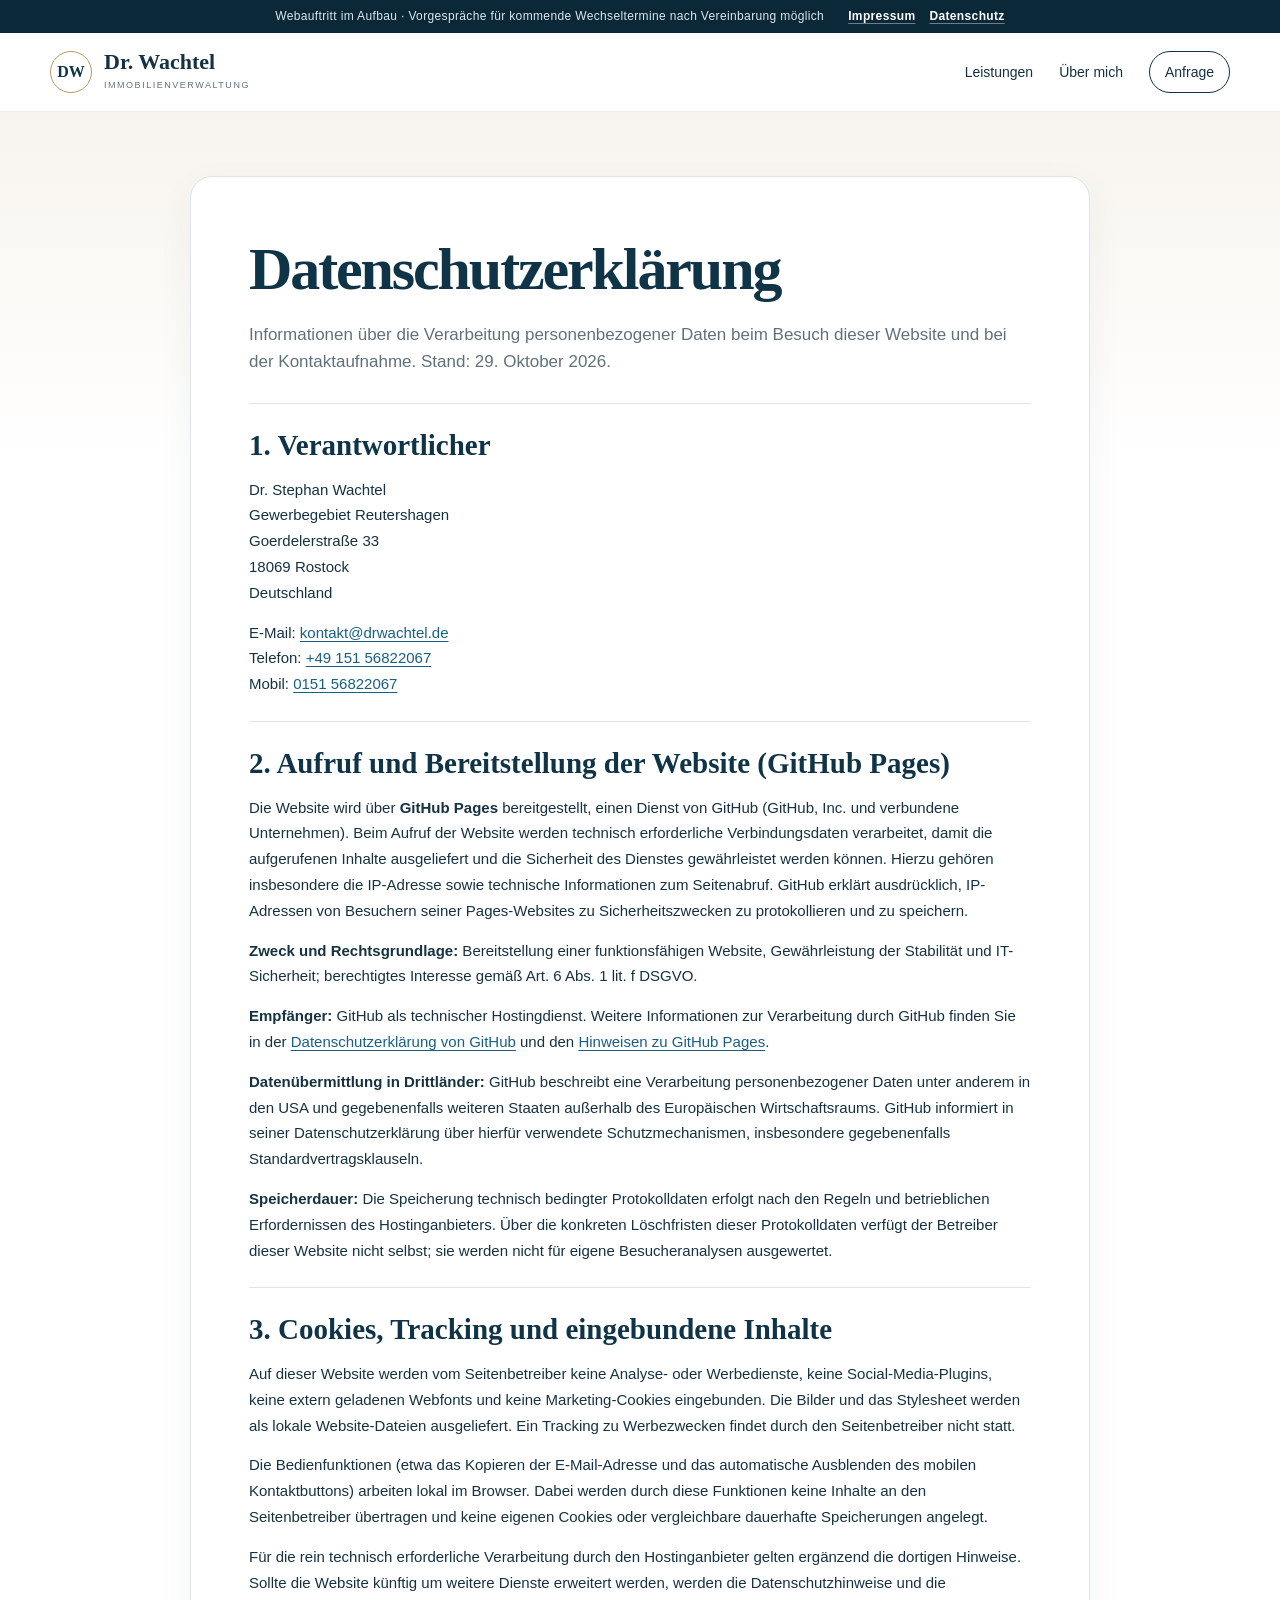
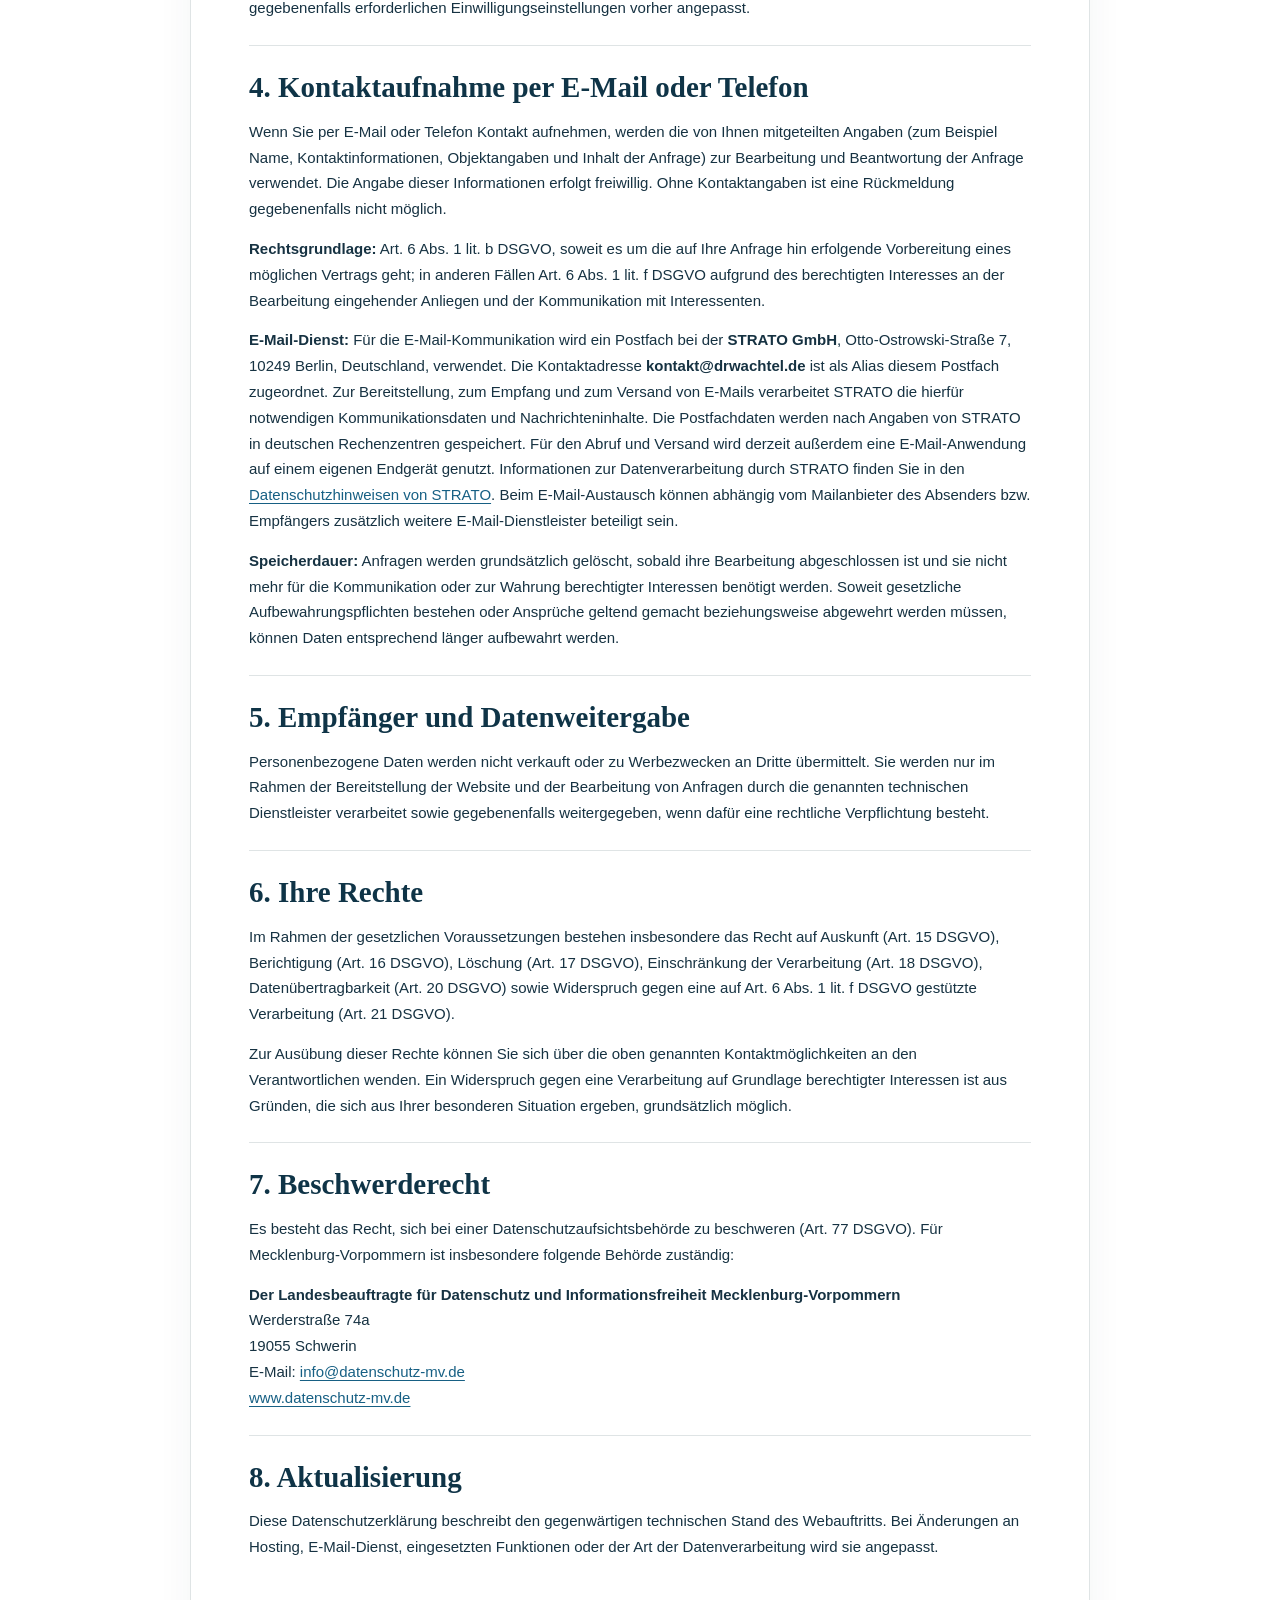
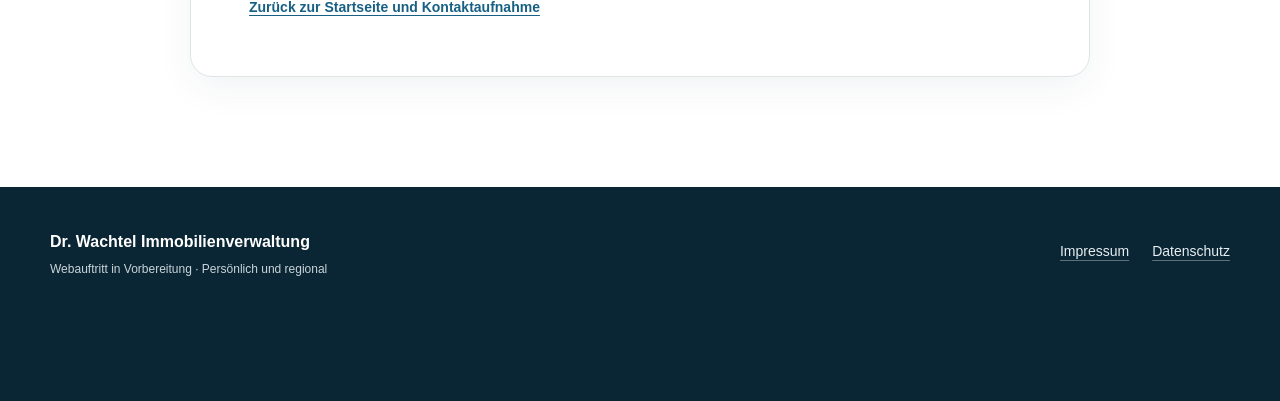
==== commit 94fac565: "Kontaktdaten auf drwachtel.de korrigiert (kontakt@drwachtel.de in Startseite, Impressum, Datenschutz" ====
--- a/datenschutz.html
+++ b/datenschutz.html
@@ -3,7 +3,7 @@
 <head>
   <meta charset="utf-8">
   <meta name="viewport" content="width=device-width, initial-scale=1">
-  <meta name="robots" content="noindex,nofollow">
+  <meta name="robots" content="noindex,follow">
   <meta name="theme-color" content="#0f3447">
   <title>Datenschutz | Dr. Wachtel Immobilienverwaltung</title>
   <meta name="description" content="Datenschutzerklärung zur Website der Dr. Wachtel Immobilienverwaltung.">
@@ -26,7 +26,7 @@
 <section class="legal-section">
 <h2>1. Verantwortlicher</h2>
 <p>Dr. Stephan Wachtel<br>Gewerbegebiet Reutershagen<br>Goerdelerstraße 33<br>18069 Rostock<br>Deutschland</p>
-<p>E-Mail: <a href="mailto:kontakt@dr-wachtel-immobilien.de">kontakt@dr-wachtel-immobilien.de</a><br>Telefon: <a href="tel:+4915156822067">+49 151 56822067</a><br>Mobil: <a href="tel:+4915156822067">0151 56822067</a></p>
+<p>E-Mail: <a href="mailto:kontakt@drwachtel.de">kontakt@drwachtel.de</a><br>Telefon: <a href="tel:+4915156822067">+49 151 56822067</a><br>Mobil: <a href="tel:+4915156822067">0151 56822067</a></p>
 </section>
 <section class="legal-section">
 <h2>2. Aufruf und Bereitstellung der Website (GitHub Pages)</h2>
@@ -46,7 +46,7 @@
 <h2>4. Kontaktaufnahme per E-Mail oder Telefon</h2>
 <p>Wenn Sie per E-Mail oder Telefon Kontakt aufnehmen, werden die von Ihnen mitgeteilten Angaben (zum Beispiel Name, Kontaktinformationen, Objektangaben und Inhalt der Anfrage) zur Bearbeitung und Beantwortung der Anfrage verwendet. Die Angabe dieser Informationen erfolgt freiwillig. Ohne Kontaktangaben ist eine Rückmeldung gegebenenfalls nicht möglich.</p>
 <p><strong>Rechtsgrundlage:</strong> Art. 6 Abs. 1 lit. b DSGVO, soweit es um die auf Ihre Anfrage hin erfolgende Vorbereitung eines möglichen Vertrags geht; in anderen Fällen Art. 6 Abs. 1 lit. f DSGVO aufgrund des berechtigten Interesses an der Bearbeitung eingehender Anliegen und der Kommunikation mit Interessenten.</p>
-<p><strong>E-Mail-Dienst:</strong> Für die E-Mail-Kommunikation wird ein Postfach bei der <strong>STRATO GmbH</strong>, Otto-Ostrowski-Straße 7, 10249 Berlin, Deutschland, verwendet. Die Kontaktadresse <strong>kontakt@dr-wachtel-immobilien.de</strong> ist als Alias diesem Postfach zugeordnet. Zur Bereitstellung, zum Empfang und zum Versand von E-Mails verarbeitet STRATO die hierfür notwendigen Kommunikationsdaten und Nachrichteninhalte. Die Postfachdaten werden nach Angaben von STRATO in deutschen Rechenzentren gespeichert. Für den Abruf und Versand wird derzeit außerdem eine E-Mail-Anwendung auf einem eigenen Endgerät genutzt. Informationen zur Datenverarbeitung durch STRATO finden Sie in den <a href="https://www.strato.de/datenschutz/" target="_blank" rel="noopener noreferrer">Datenschutzhinweisen von STRATO</a>. Beim E-Mail-Austausch können abhängig vom Mailanbieter des Absenders bzw. Empfängers zusätzlich weitere E-Mail-Dienstleister beteiligt sein.</p>
+<p><strong>E-Mail-Dienst:</strong> Für die E-Mail-Kommunikation wird ein Postfach bei der <strong>STRATO GmbH</strong>, Otto-Ostrowski-Straße 7, 10249 Berlin, Deutschland, verwendet. Die Kontaktadresse <strong>kontakt@drwachtel.de</strong> ist als Alias diesem Postfach zugeordnet. Zur Bereitstellung, zum Empfang und zum Versand von E-Mails verarbeitet STRATO die hierfür notwendigen Kommunikationsdaten und Nachrichteninhalte. Die Postfachdaten werden nach Angaben von STRATO in deutschen Rechenzentren gespeichert. Für den Abruf und Versand wird derzeit außerdem eine E-Mail-Anwendung auf einem eigenen Endgerät genutzt. Informationen zur Datenverarbeitung durch STRATO finden Sie in den <a href="https://www.strato.de/datenschutz/" target="_blank" rel="noopener noreferrer">Datenschutzhinweisen von STRATO</a>. Beim E-Mail-Austausch können abhängig vom Mailanbieter des Absenders bzw. Empfängers zusätzlich weitere E-Mail-Dienstleister beteiligt sein.</p>
 <p><strong>Speicherdauer:</strong> Anfragen werden grundsätzlich gelöscht, sobald ihre Bearbeitung abgeschlossen ist und sie nicht mehr für die Kommunikation oder zur Wahrung berechtigter Interessen benötigt werden. Soweit gesetzliche Aufbewahrungspflichten bestehen oder Ansprüche geltend gemacht beziehungsweise abgewehrt werden müssen, können Daten entsprechend länger aufbewahrt werden.</p>
 </section>
 <section class="legal-section">
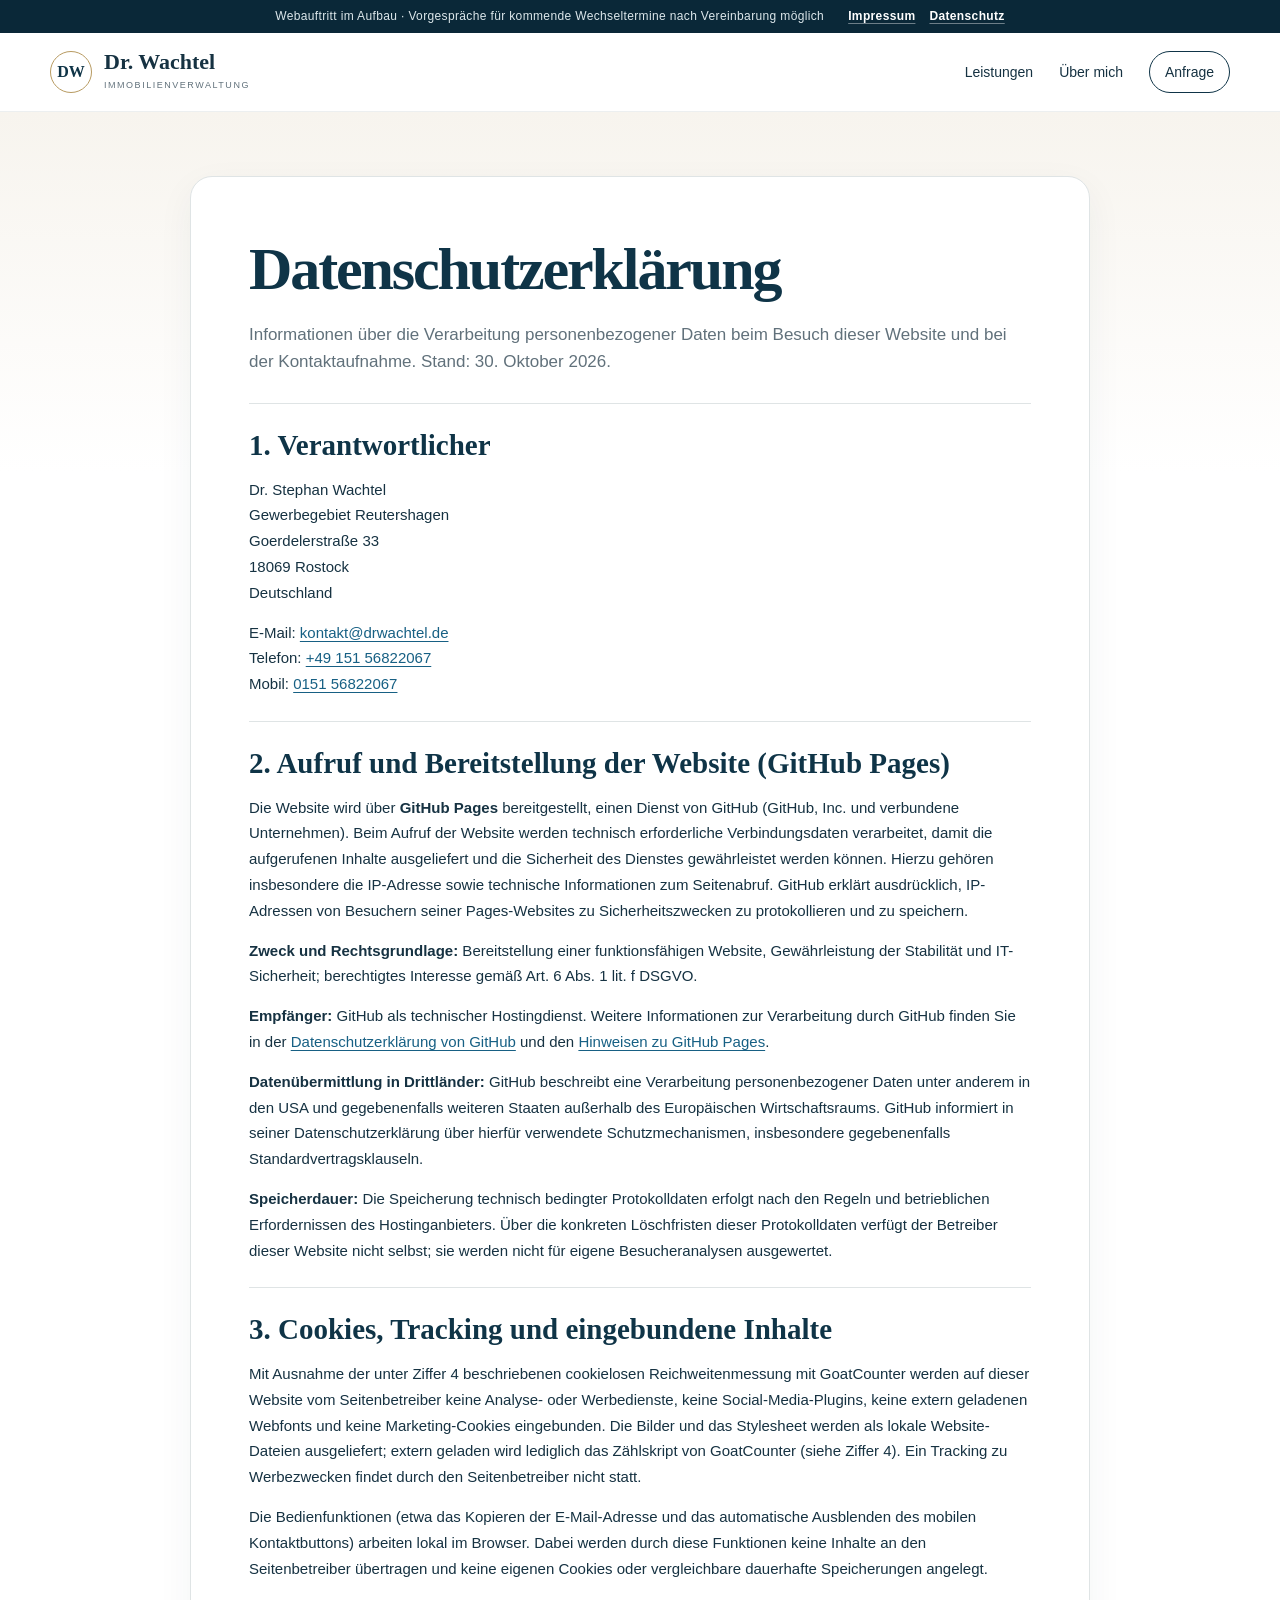
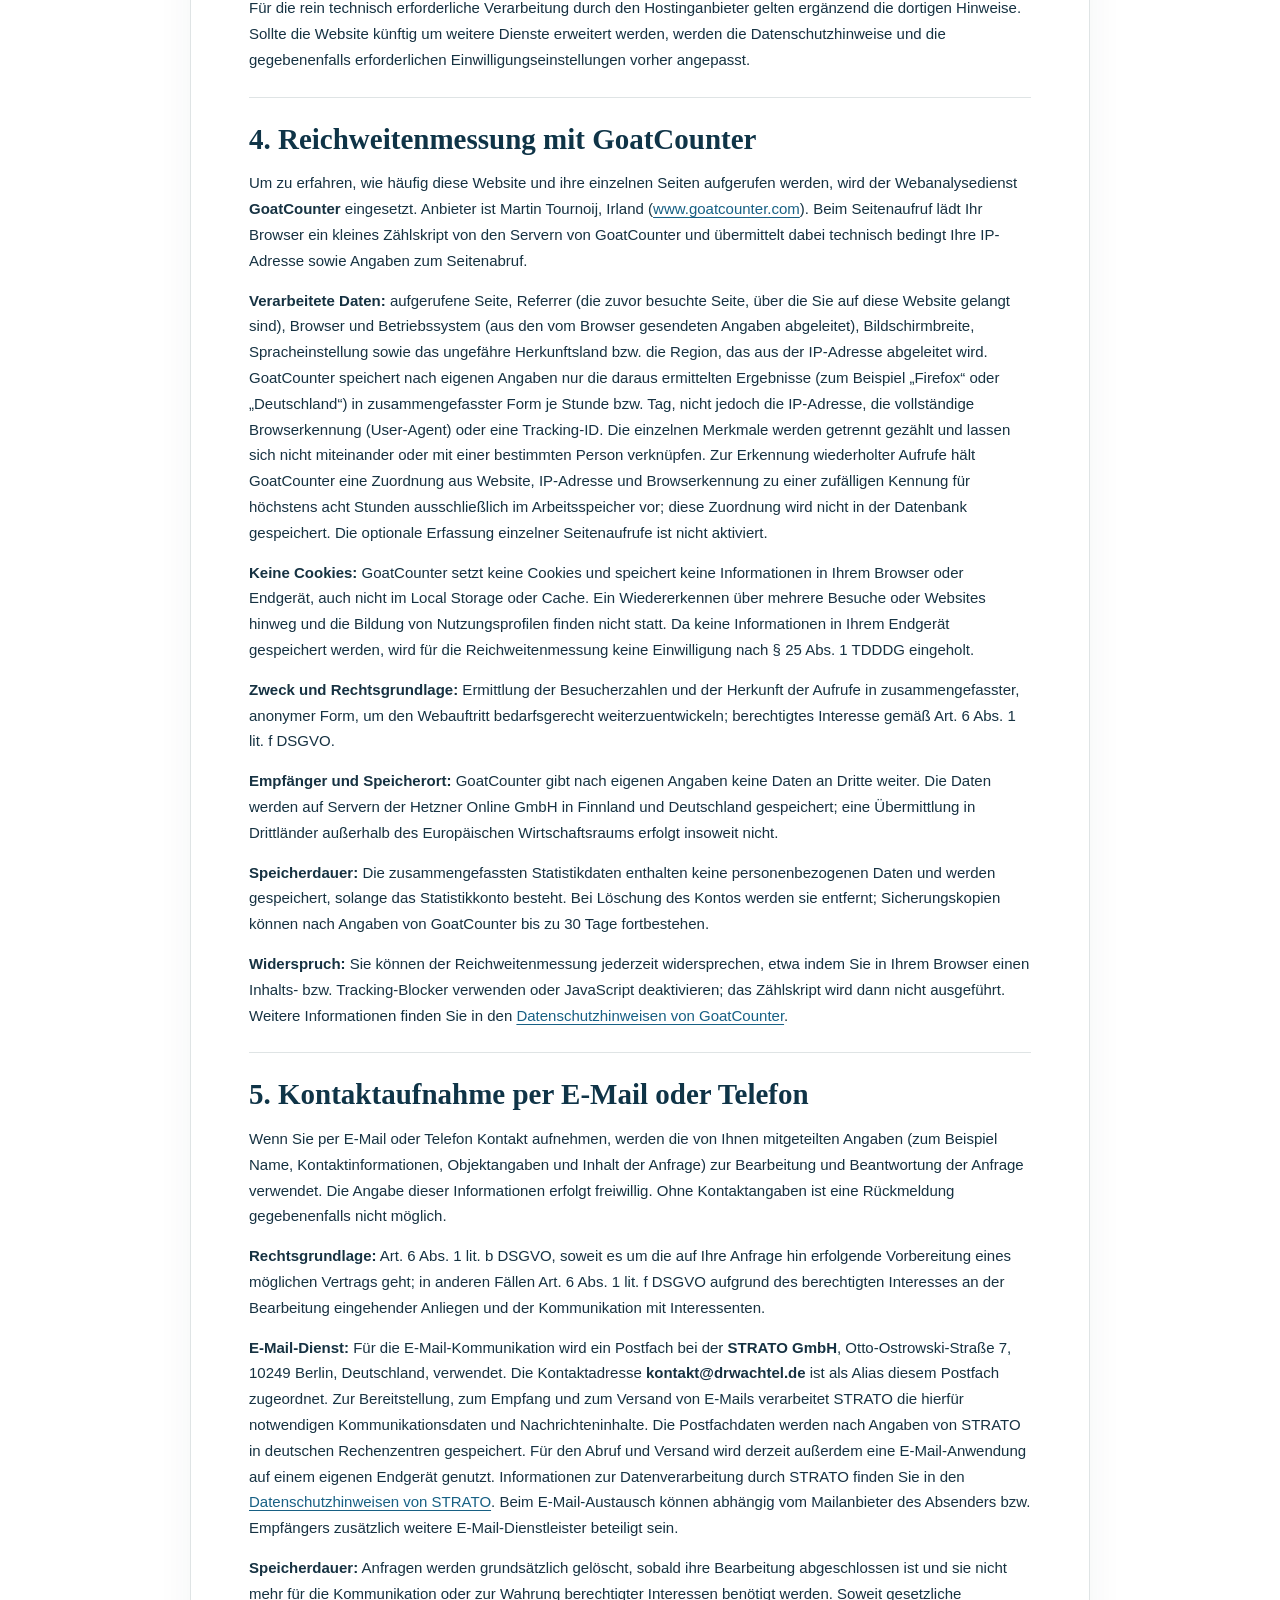
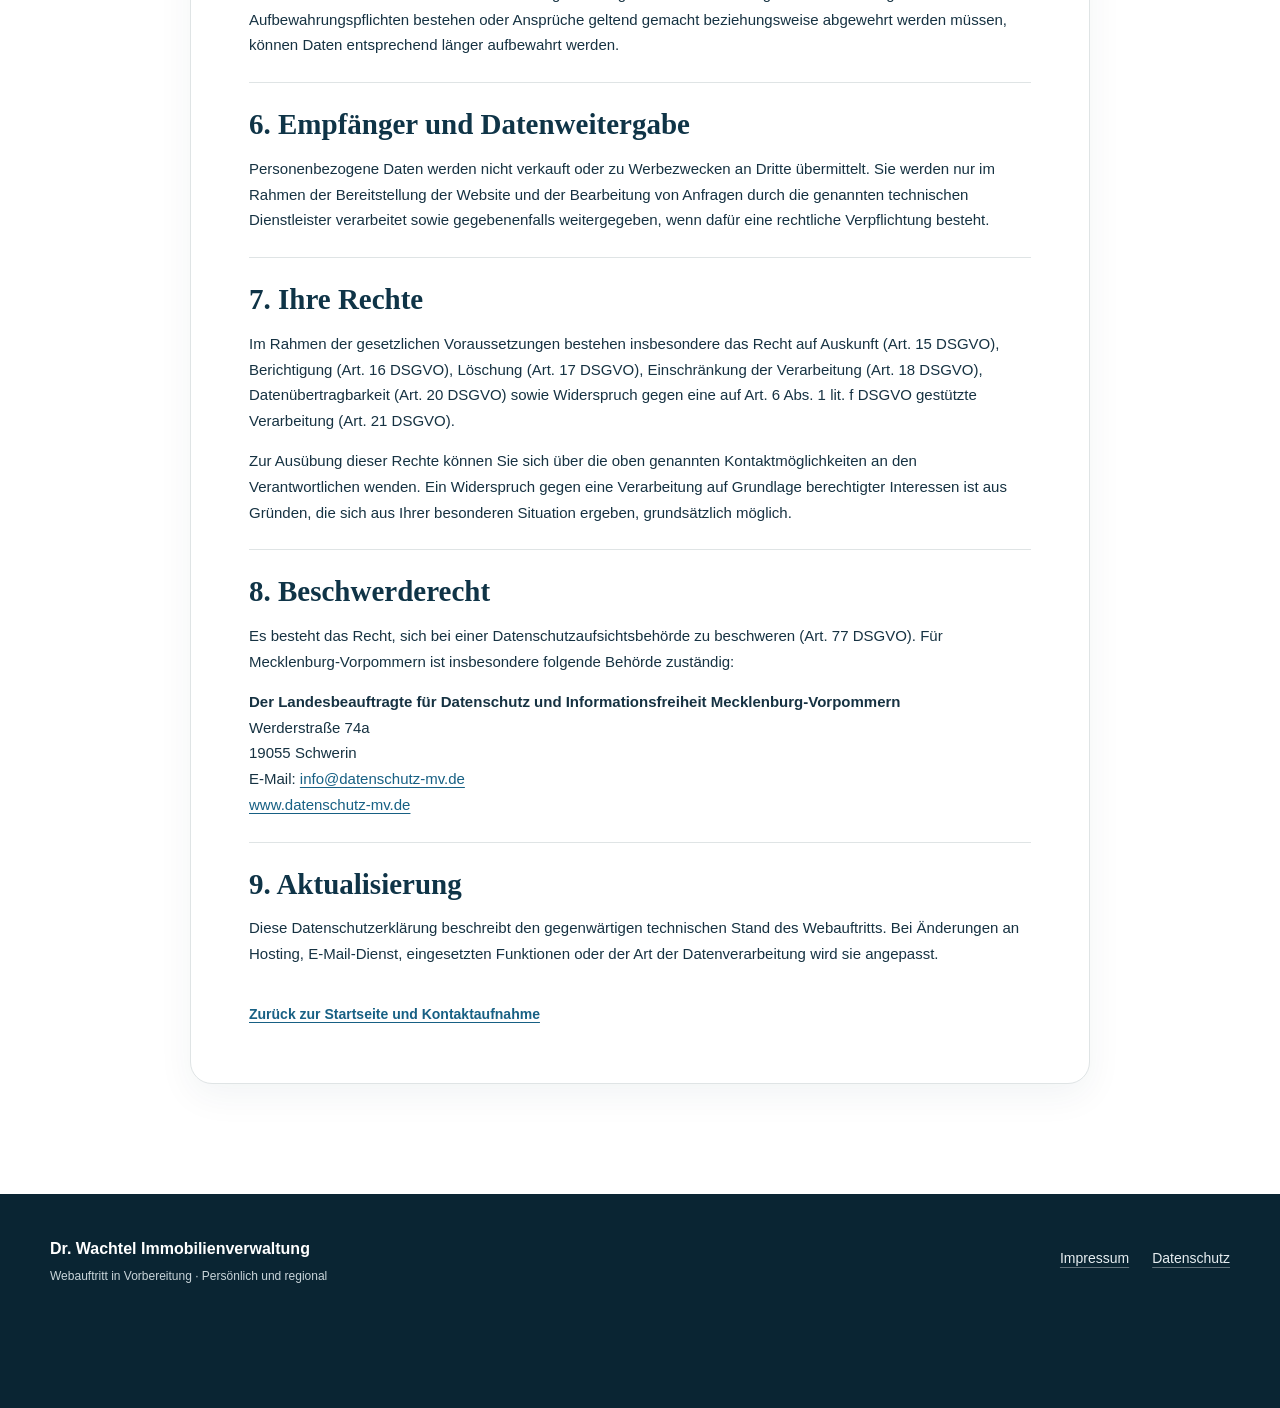
==== commit 2c219112: "Besucherstatistik mit GoatCounter eingebunden; Datenschutzerklärung um Abschnitt Reichweitenmessung " ====
--- a/datenschutz.html
+++ b/datenschutz.html
@@ -22,7 +22,7 @@
   </div>
 </header>
 <main class="legal-main" id="rechtliches"><div class="wrap"><article class="legal-card"><h1>Datenschutzerklärung</h1>
-<p class="legal-lead">Informationen über die Verarbeitung personenbezogener Daten beim Besuch dieser Website und bei der Kontaktaufnahme. Stand: 29. Oktober 2026.</p>
+<p class="legal-lead">Informationen über die Verarbeitung personenbezogener Daten beim Besuch dieser Website und bei der Kontaktaufnahme. Stand: 30. Oktober 2026.</p>
 <section class="legal-section">
 <h2>1. Verantwortlicher</h2>
 <p>Dr. Stephan Wachtel<br>Gewerbegebiet Reutershagen<br>Goerdelerstraße 33<br>18069 Rostock<br>Deutschland</p>
@@ -38,33 +38,43 @@
 </section>
 <section class="legal-section">
 <h2>3. Cookies, Tracking und eingebundene Inhalte</h2>
-<p>Auf dieser Website werden vom Seitenbetreiber keine Analyse- oder Werbedienste, keine Social-Media-Plugins, keine extern geladenen Webfonts und keine Marketing-Cookies eingebunden. Die Bilder und das Stylesheet werden als lokale Website-Dateien ausgeliefert. Ein Tracking zu Werbezwecken findet durch den Seitenbetreiber nicht statt.</p>
+<p>Mit Ausnahme der unter Ziffer 4 beschriebenen cookielosen Reichweitenmessung mit GoatCounter werden auf dieser Website vom Seitenbetreiber keine Analyse- oder Werbedienste, keine Social-Media-Plugins, keine extern geladenen Webfonts und keine Marketing-Cookies eingebunden. Die Bilder und das Stylesheet werden als lokale Website-Dateien ausgeliefert; extern geladen wird lediglich das Zählskript von GoatCounter (siehe Ziffer 4). Ein Tracking zu Werbezwecken findet durch den Seitenbetreiber nicht statt.</p>
 <p>Die Bedienfunktionen (etwa das Kopieren der E-Mail-Adresse und das automatische Ausblenden des mobilen Kontaktbuttons) arbeiten lokal im Browser. Dabei werden durch diese Funktionen keine Inhalte an den Seitenbetreiber übertragen und keine eigenen Cookies oder vergleichbare dauerhafte Speicherungen angelegt.</p>
 <p>Für die rein technisch erforderliche Verarbeitung durch den Hostinganbieter gelten ergänzend die dortigen Hinweise. Sollte die Website künftig um weitere Dienste erweitert werden, werden die Datenschutzhinweise und die gegebenenfalls erforderlichen Einwilligungseinstellungen vorher angepasst.</p>
 </section>
 <section class="legal-section">
-<h2>4. Kontaktaufnahme per E-Mail oder Telefon</h2>
+<h2>4. Reichweitenmessung mit GoatCounter</h2>
+<p>Um zu erfahren, wie häufig diese Website und ihre einzelnen Seiten aufgerufen werden, wird der Webanalysedienst <strong>GoatCounter</strong> eingesetzt. Anbieter ist Martin Tournoij, Irland (<a href="https://www.goatcounter.com" target="_blank" rel="noopener noreferrer">www.goatcounter.com</a>). Beim Seitenaufruf lädt Ihr Browser ein kleines Zählskript von den Servern von GoatCounter und übermittelt dabei technisch bedingt Ihre IP-Adresse sowie Angaben zum Seitenabruf.</p>
+<p><strong>Verarbeitete Daten:</strong> aufgerufene Seite, Referrer (die zuvor besuchte Seite, über die Sie auf diese Website gelangt sind), Browser und Betriebssystem (aus den vom Browser gesendeten Angaben abgeleitet), Bildschirmbreite, Spracheinstellung sowie das ungefähre Herkunftsland bzw. die Region, das aus der IP-Adresse abgeleitet wird. GoatCounter speichert nach eigenen Angaben nur die daraus ermittelten Ergebnisse (zum Beispiel „Firefox“ oder „Deutschland“) in zusammengefasster Form je Stunde bzw. Tag, nicht jedoch die IP-Adresse, die vollständige Browserkennung (User-Agent) oder eine Tracking-ID. Die einzelnen Merkmale werden getrennt gezählt und lassen sich nicht miteinander oder mit einer bestimmten Person verknüpfen. Zur Erkennung wiederholter Aufrufe hält GoatCounter eine Zuordnung aus Website, IP-Adresse und Browserkennung zu einer zufälligen Kennung für höchstens acht Stunden ausschließlich im Arbeitsspeicher vor; diese Zuordnung wird nicht in der Datenbank gespeichert. Die optionale Erfassung einzelner Seitenaufrufe ist nicht aktiviert.</p>
+<p><strong>Keine Cookies:</strong> GoatCounter setzt keine Cookies und speichert keine Informationen in Ihrem Browser oder Endgerät, auch nicht im Local Storage oder Cache. Ein Wiedererkennen über mehrere Besuche oder Websites hinweg und die Bildung von Nutzungsprofilen finden nicht statt. Da keine Informationen in Ihrem Endgerät gespeichert werden, wird für die Reichweitenmessung keine Einwilligung nach § 25 Abs. 1 TDDDG eingeholt.</p>
+<p><strong>Zweck und Rechtsgrundlage:</strong> Ermittlung der Besucherzahlen und der Herkunft der Aufrufe in zusammengefasster, anonymer Form, um den Webauftritt bedarfsgerecht weiterzuentwickeln; berechtigtes Interesse gemäß Art. 6 Abs. 1 lit. f DSGVO.</p>
+<p><strong>Empfänger und Speicherort:</strong> GoatCounter gibt nach eigenen Angaben keine Daten an Dritte weiter. Die Daten werden auf Servern der Hetzner Online GmbH in Finnland und Deutschland gespeichert; eine Übermittlung in Drittländer außerhalb des Europäischen Wirtschaftsraums erfolgt insoweit nicht.</p>
+<p><strong>Speicherdauer:</strong> Die zusammengefassten Statistikdaten enthalten keine personenbezogenen Daten und werden gespeichert, solange das Statistikkonto besteht. Bei Löschung des Kontos werden sie entfernt; Sicherungskopien können nach Angaben von GoatCounter bis zu 30 Tage fortbestehen.</p>
+<p><strong>Widerspruch:</strong> Sie können der Reichweitenmessung jederzeit widersprechen, etwa indem Sie in Ihrem Browser einen Inhalts- bzw. Tracking-Blocker verwenden oder JavaScript deaktivieren; das Zählskript wird dann nicht ausgeführt. Weitere Informationen finden Sie in den <a href="https://www.goatcounter.com/help/privacy" target="_blank" rel="noopener noreferrer">Datenschutzhinweisen von GoatCounter</a>.</p>
+</section>
+<section class="legal-section">
+<h2>5. Kontaktaufnahme per E-Mail oder Telefon</h2>
 <p>Wenn Sie per E-Mail oder Telefon Kontakt aufnehmen, werden die von Ihnen mitgeteilten Angaben (zum Beispiel Name, Kontaktinformationen, Objektangaben und Inhalt der Anfrage) zur Bearbeitung und Beantwortung der Anfrage verwendet. Die Angabe dieser Informationen erfolgt freiwillig. Ohne Kontaktangaben ist eine Rückmeldung gegebenenfalls nicht möglich.</p>
 <p><strong>Rechtsgrundlage:</strong> Art. 6 Abs. 1 lit. b DSGVO, soweit es um die auf Ihre Anfrage hin erfolgende Vorbereitung eines möglichen Vertrags geht; in anderen Fällen Art. 6 Abs. 1 lit. f DSGVO aufgrund des berechtigten Interesses an der Bearbeitung eingehender Anliegen und der Kommunikation mit Interessenten.</p>
 <p><strong>E-Mail-Dienst:</strong> Für die E-Mail-Kommunikation wird ein Postfach bei der <strong>STRATO GmbH</strong>, Otto-Ostrowski-Straße 7, 10249 Berlin, Deutschland, verwendet. Die Kontaktadresse <strong>kontakt@drwachtel.de</strong> ist als Alias diesem Postfach zugeordnet. Zur Bereitstellung, zum Empfang und zum Versand von E-Mails verarbeitet STRATO die hierfür notwendigen Kommunikationsdaten und Nachrichteninhalte. Die Postfachdaten werden nach Angaben von STRATO in deutschen Rechenzentren gespeichert. Für den Abruf und Versand wird derzeit außerdem eine E-Mail-Anwendung auf einem eigenen Endgerät genutzt. Informationen zur Datenverarbeitung durch STRATO finden Sie in den <a href="https://www.strato.de/datenschutz/" target="_blank" rel="noopener noreferrer">Datenschutzhinweisen von STRATO</a>. Beim E-Mail-Austausch können abhängig vom Mailanbieter des Absenders bzw. Empfängers zusätzlich weitere E-Mail-Dienstleister beteiligt sein.</p>
 <p><strong>Speicherdauer:</strong> Anfragen werden grundsätzlich gelöscht, sobald ihre Bearbeitung abgeschlossen ist und sie nicht mehr für die Kommunikation oder zur Wahrung berechtigter Interessen benötigt werden. Soweit gesetzliche Aufbewahrungspflichten bestehen oder Ansprüche geltend gemacht beziehungsweise abgewehrt werden müssen, können Daten entsprechend länger aufbewahrt werden.</p>
 </section>
 <section class="legal-section">
-<h2>5. Empfänger und Datenweitergabe</h2>
+<h2>6. Empfänger und Datenweitergabe</h2>
 <p>Personenbezogene Daten werden nicht verkauft oder zu Werbezwecken an Dritte übermittelt. Sie werden nur im Rahmen der Bereitstellung der Website und der Bearbeitung von Anfragen durch die genannten technischen Dienstleister verarbeitet sowie gegebenenfalls weitergegeben, wenn dafür eine rechtliche Verpflichtung besteht.</p>
 </section>
 <section class="legal-section">
-<h2>6. Ihre Rechte</h2>
+<h2>7. Ihre Rechte</h2>
 <p>Im Rahmen der gesetzlichen Voraussetzungen bestehen insbesondere das Recht auf Auskunft (Art. 15 DSGVO), Berichtigung (Art. 16 DSGVO), Löschung (Art. 17 DSGVO), Einschränkung der Verarbeitung (Art. 18 DSGVO), Datenübertragbarkeit (Art. 20 DSGVO) sowie Widerspruch gegen eine auf Art. 6 Abs. 1 lit. f DSGVO gestützte Verarbeitung (Art. 21 DSGVO).</p>
 <p>Zur Ausübung dieser Rechte können Sie sich über die oben genannten Kontaktmöglichkeiten an den Verantwortlichen wenden. Ein Widerspruch gegen eine Verarbeitung auf Grundlage berechtigter Interessen ist aus Gründen, die sich aus Ihrer besonderen Situation ergeben, grundsätzlich möglich.</p>
 </section>
 <section class="legal-section">
-<h2>7. Beschwerderecht</h2>
+<h2>8. Beschwerderecht</h2>
 <p>Es besteht das Recht, sich bei einer Datenschutzaufsichtsbehörde zu beschweren (Art. 77 DSGVO). Für Mecklenburg-Vorpommern ist insbesondere folgende Behörde zuständig:</p>
 <p><strong>Der Landesbeauftragte für Datenschutz und Informationsfreiheit Mecklenburg-Vorpommern</strong><br>Werderstraße 74a<br>19055 Schwerin<br>E-Mail: <a href="mailto:info@datenschutz-mv.de">info@datenschutz-mv.de</a><br><a href="https://www.datenschutz-mv.de/" target="_blank" rel="noopener noreferrer">www.datenschutz-mv.de</a></p>
 </section>
 <section class="legal-section">
-<h2>8. Aktualisierung</h2>
+<h2>9. Aktualisierung</h2>
 <p>Diese Datenschutzerklärung beschreibt den gegenwärtigen technischen Stand des Webauftritts. Bei Änderungen an Hosting, E-Mail-Dienst, eingesetzten Funktionen oder der Art der Datenverarbeitung wird sie angepasst.</p>
 </section>
 <p class="legal-return"><a href="index.html#kontakt">Zurück zur Startseite und Kontaktaufnahme</a></p></article></div></main><footer>
@@ -75,4 +85,5 @@
       <a href="datenschutz.html">Datenschutz</a>
     </nav>
   </div>
-</footer></body></html>+</footer><script data-goatcounter="https://drwachtel.goatcounter.com/count" async src="//gc.zgo.at/count.js"></script>
+</body></html>
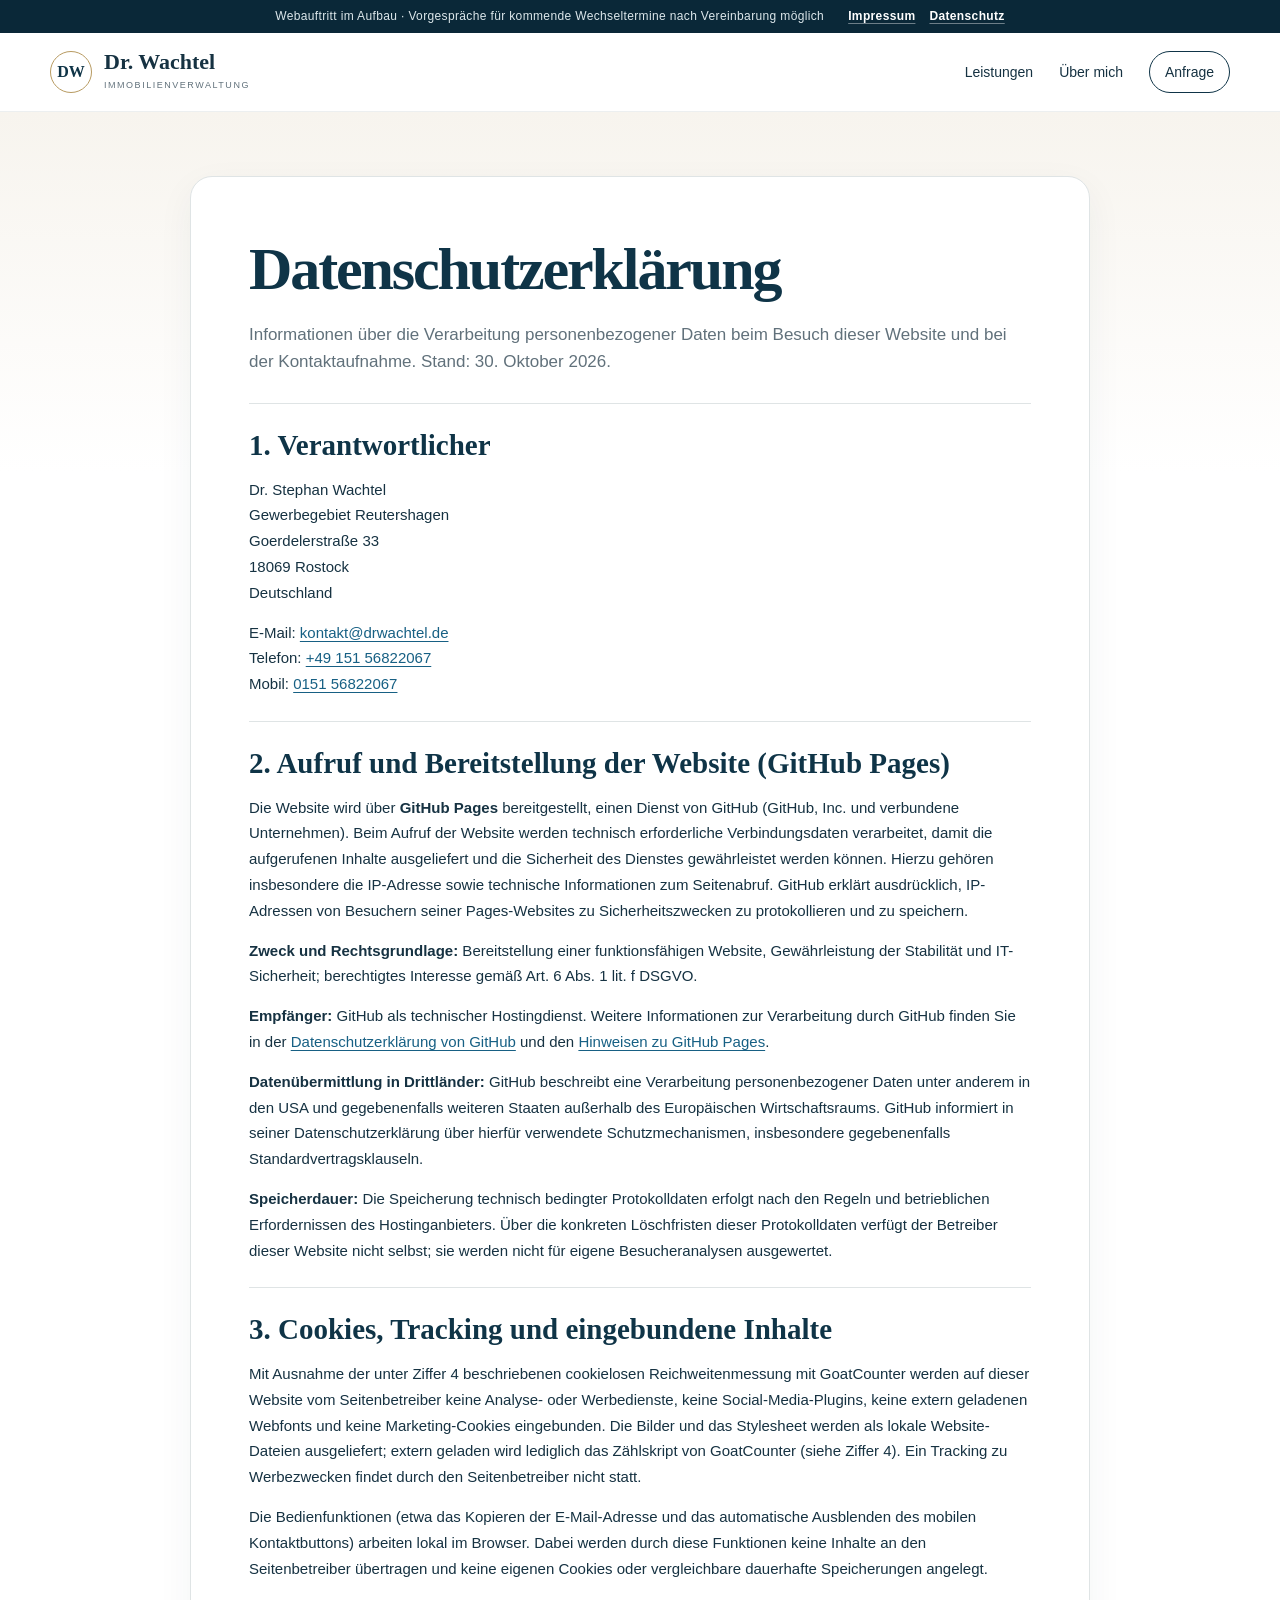
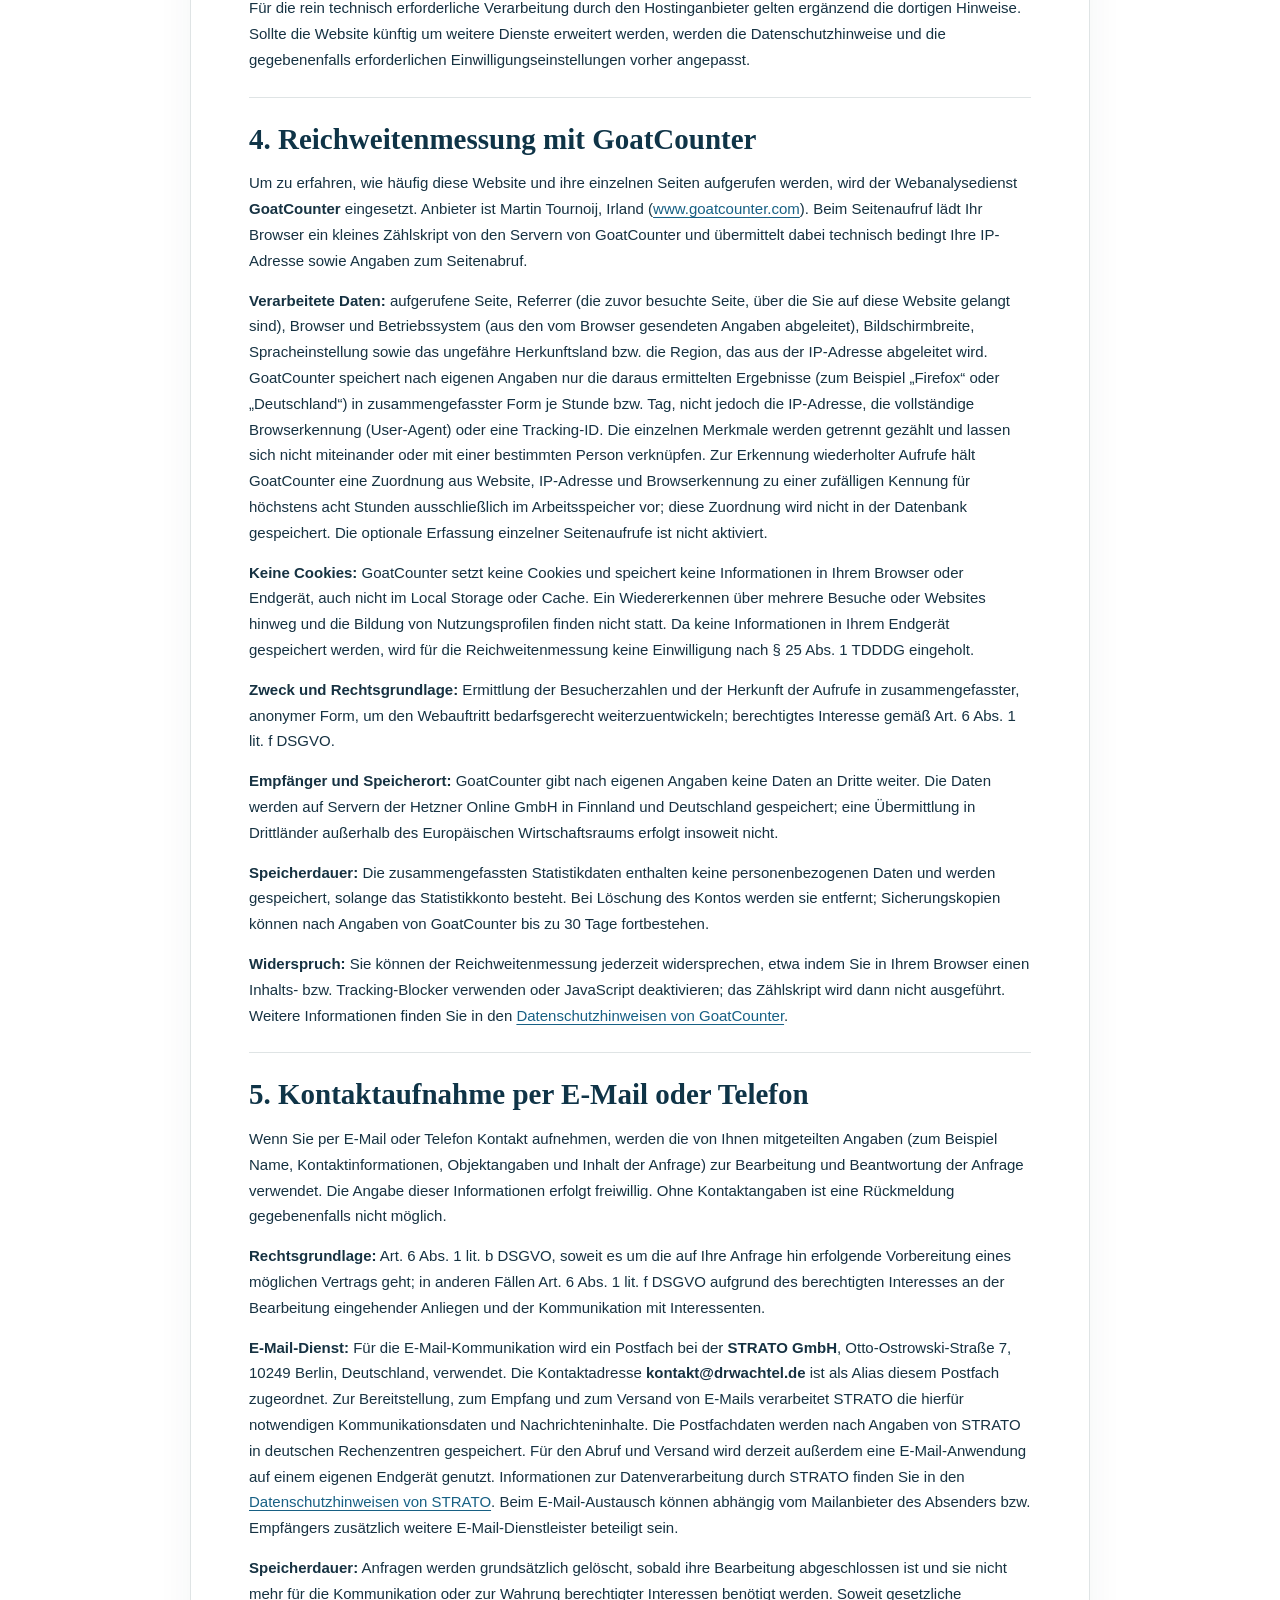
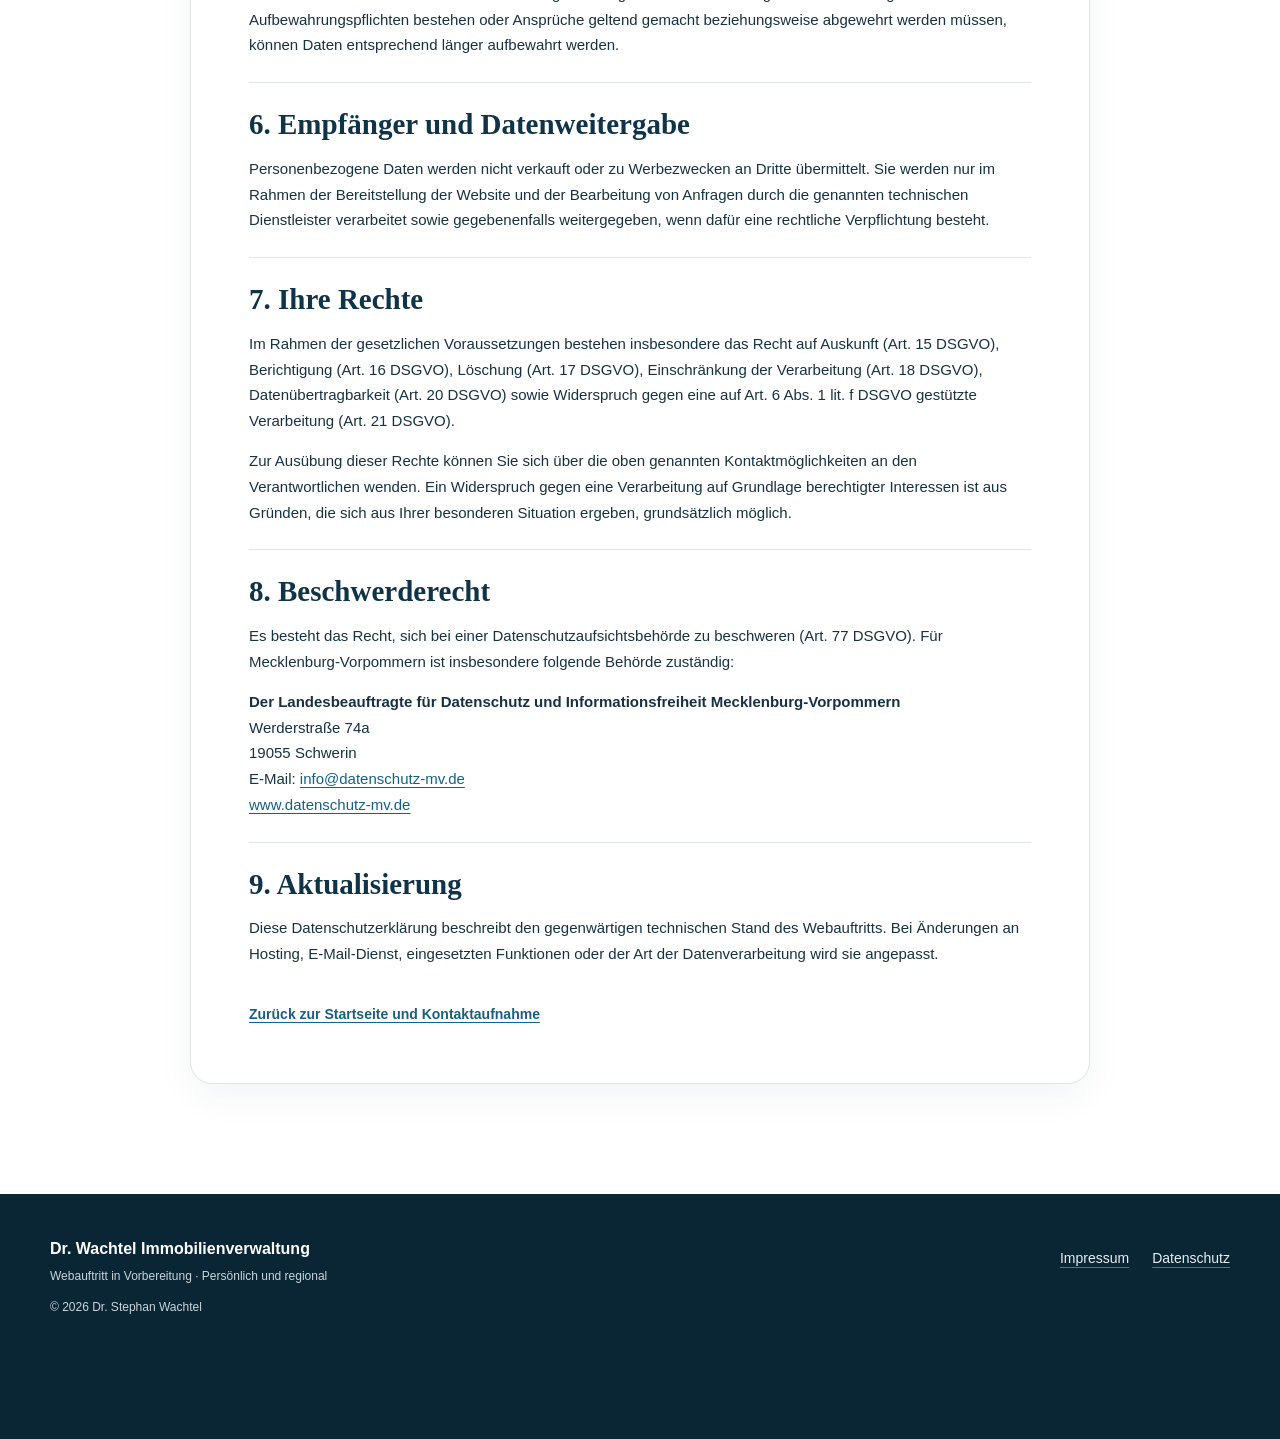
==== commit aa6148b0: "Technischer Feinschliff: Bilder komprimiert, JSON-LD (RealEstateAgent), Open-Graph-/Twitter-Tags, Co" ====
--- a/datenschutz.html
+++ b/datenschutz.html
@@ -6,6 +6,10 @@
   <meta name="robots" content="noindex,follow">
   <meta name="theme-color" content="#0f3447">
   <title>Datenschutz | Dr. Wachtel Immobilienverwaltung</title>
+  <meta property="og:type" content="website">
+  <meta property="og:locale" content="de_DE">
+  <meta property="og:title" content="Datenschutz | Dr. Wachtel Immobilienverwaltung">
+  <meta property="og:url" content="https://www.drwachtel.de/datenschutz.html">
   <meta name="description" content="Datenschutzerklärung zur Website der Dr. Wachtel Immobilienverwaltung.">
   <link href="styles.css?v=kompakt-20261029" rel="stylesheet">
 </head>
@@ -79,7 +83,7 @@
 </section>
 <p class="legal-return"><a href="index.html#kontakt">Zurück zur Startseite und Kontaktaufnahme</a></p></article></div></main><footer>
   <div class="wrap footer-grid">
-    <div><strong>Dr. Wachtel Immobilienverwaltung</strong><p>Webauftritt in Vorbereitung · Persönlich und regional</p></div>
+    <div><strong>Dr. Wachtel Immobilienverwaltung</strong><p>Webauftritt in Vorbereitung · Persönlich und regional</p><p>© 2026 Dr. Stephan Wachtel</p></div>
     <nav class="legal-links" aria-label="Rechtliche Informationen">
       <a href="impressum.html">Impressum</a>
       <a href="datenschutz.html">Datenschutz</a>
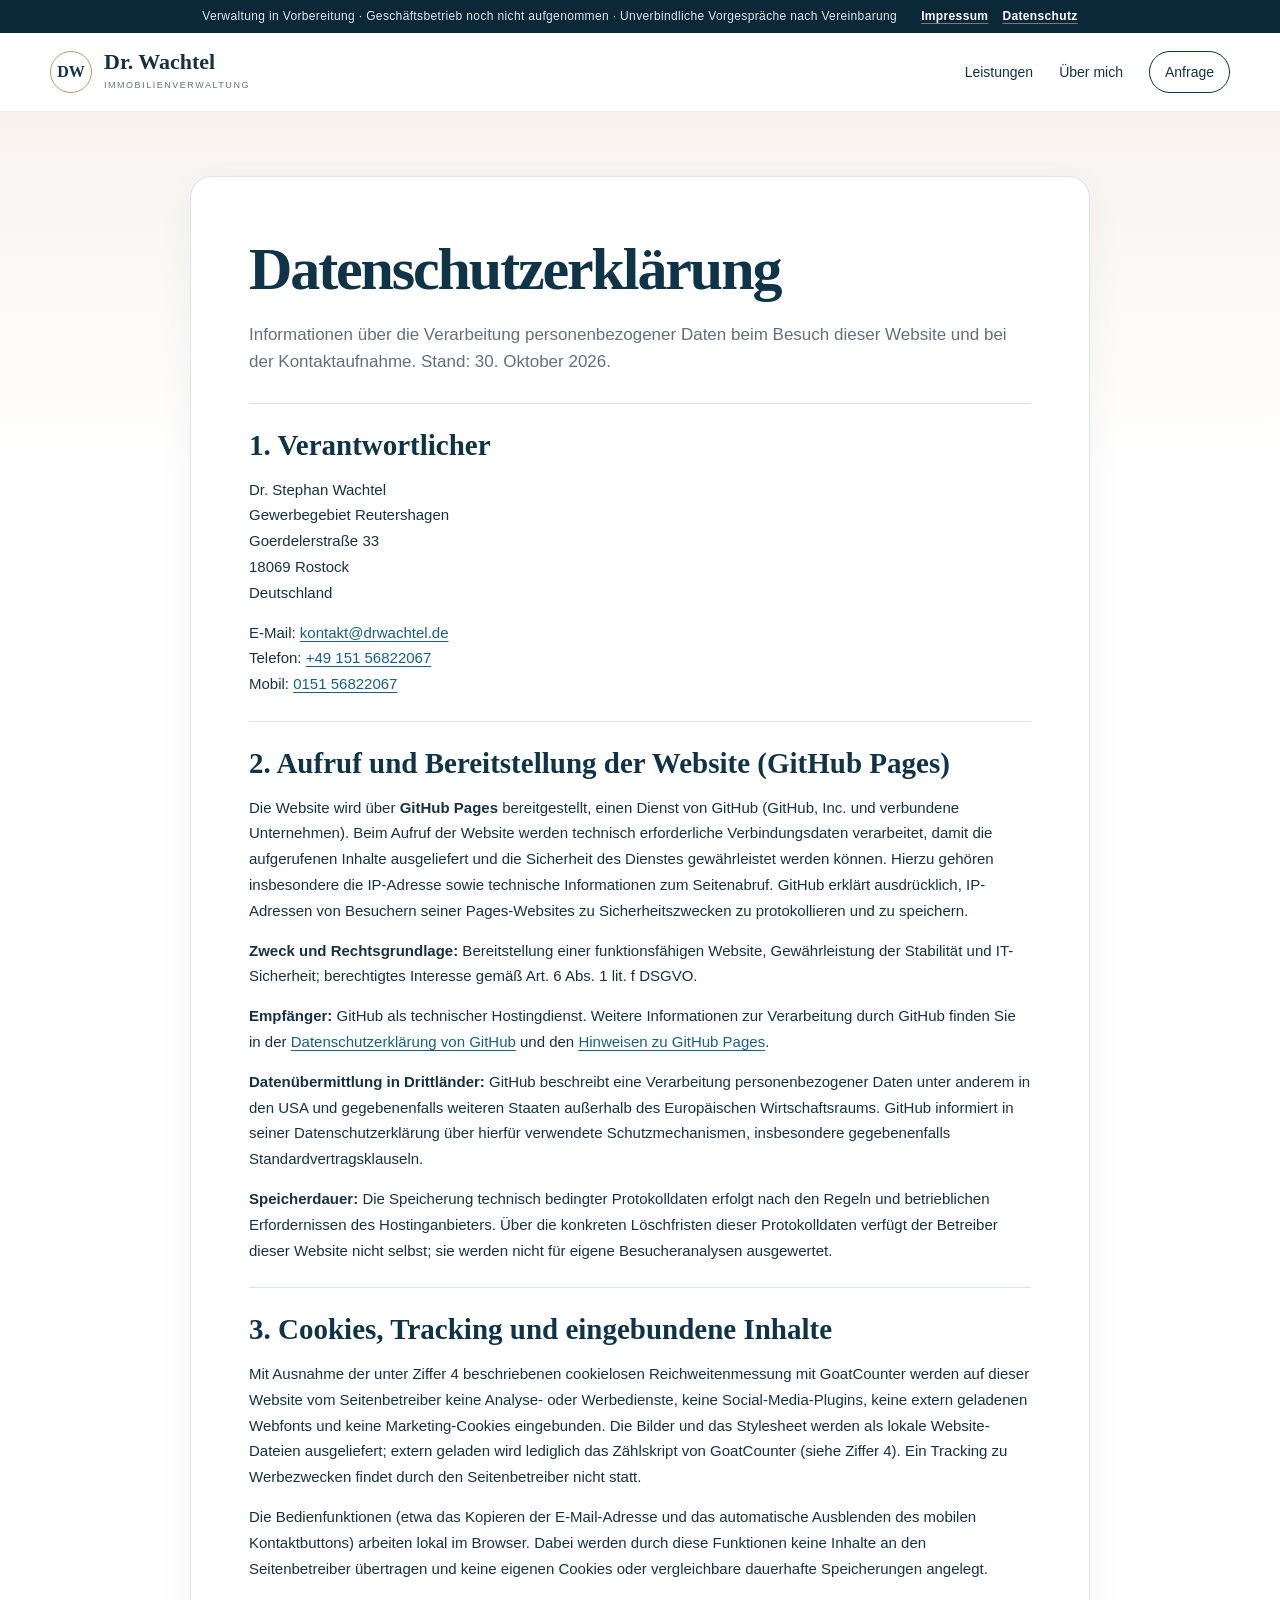
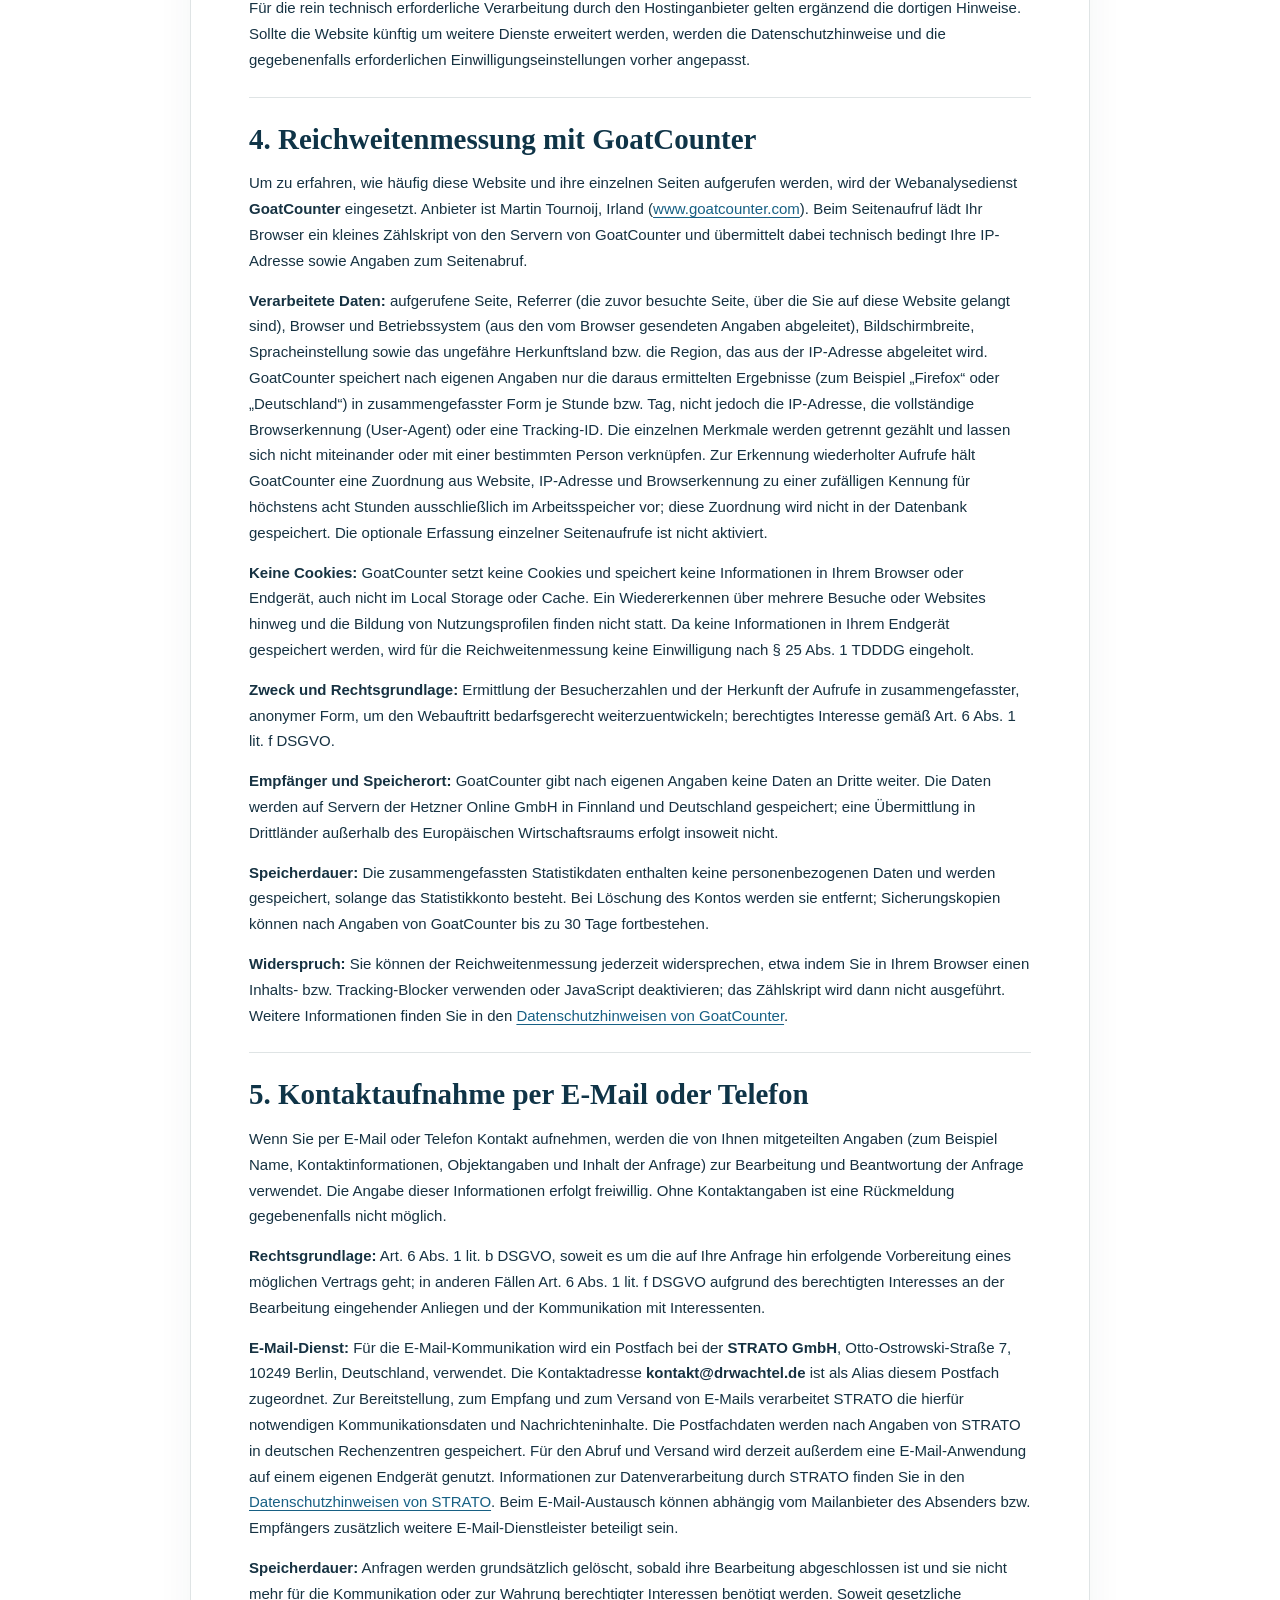
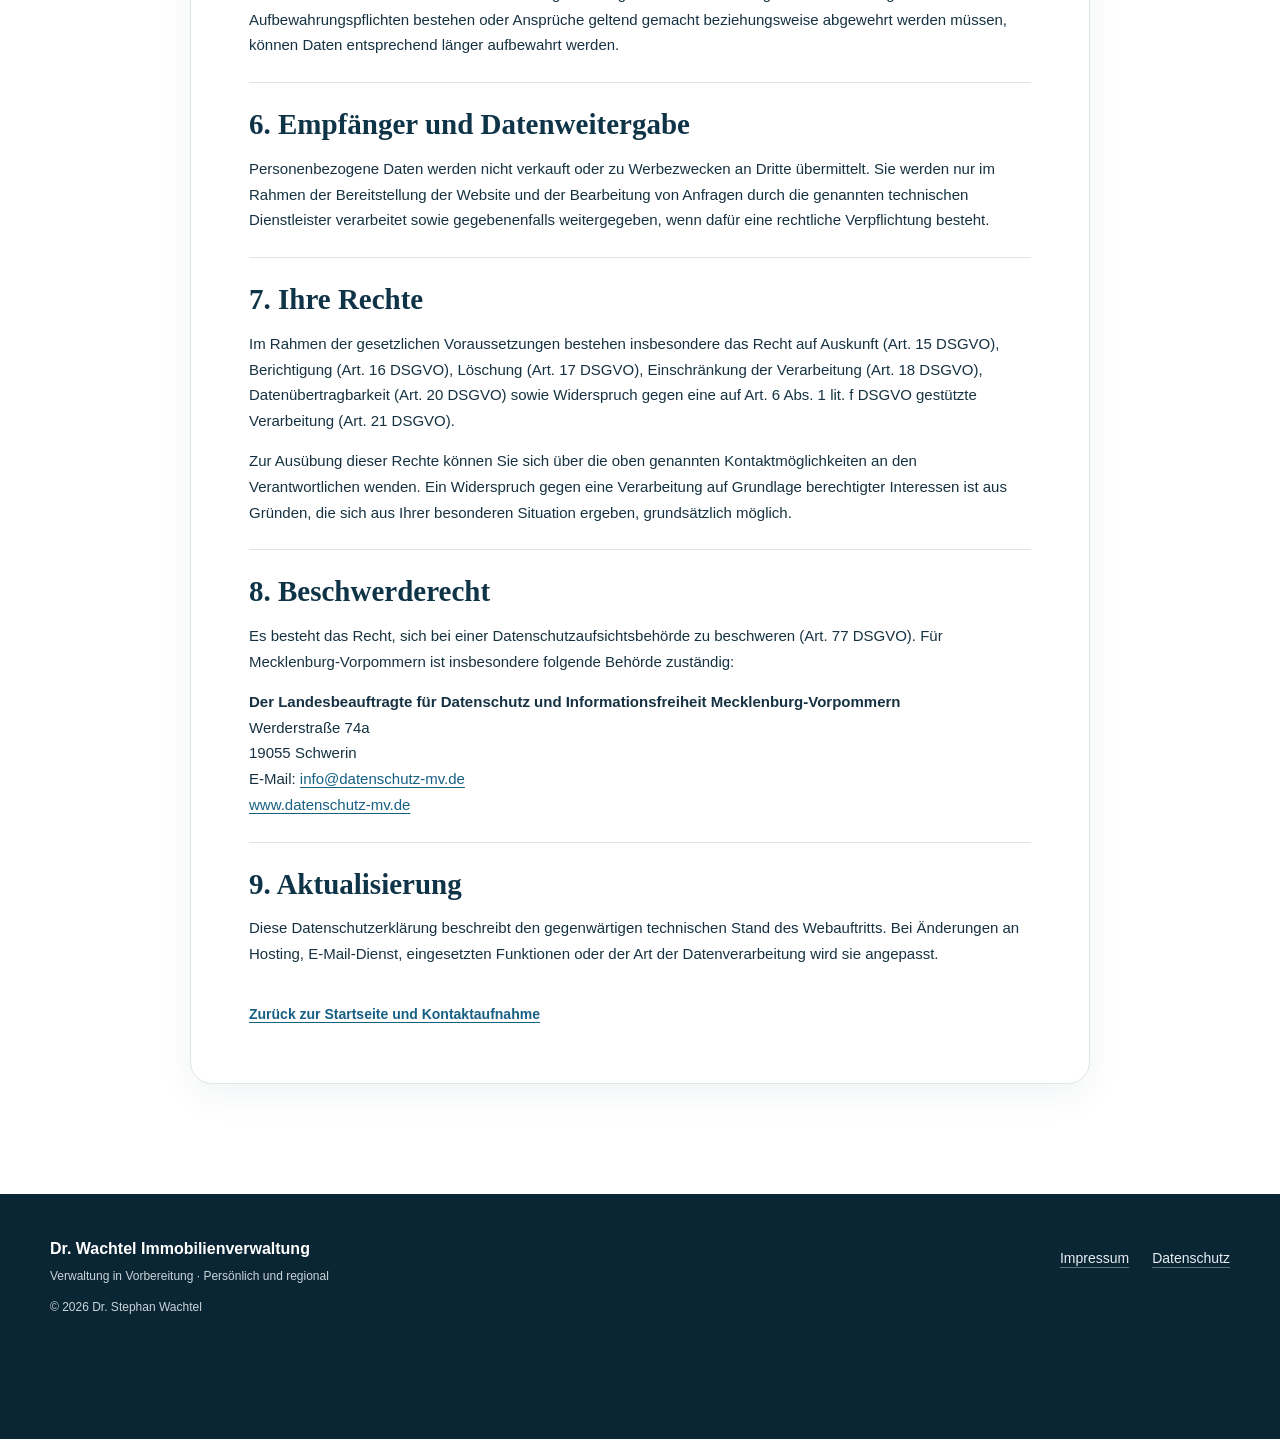
==== commit 8b1e041f: "Texte überarbeitet: Status-Banner/Footer, Objektkarten ohne Straßennamen, Kontakt- und Ansprechpartn" ====
--- a/datenschutz.html
+++ b/datenschutz.html
@@ -11,11 +11,14 @@
   <meta property="og:title" content="Datenschutz | Dr. Wachtel Immobilienverwaltung">
   <meta property="og:url" content="https://www.drwachtel.de/datenschutz.html">
   <meta name="description" content="Datenschutzerklärung zur Website der Dr. Wachtel Immobilienverwaltung.">
+  <link href="favicon.svg" rel="icon" type="image/svg+xml">
+  <link href="favicon.ico" rel="icon" sizes="16x16 32x32 48x48">
+  <link href="apple-touch-icon.png" rel="apple-touch-icon" sizes="180x180">
   <link href="styles.css?v=kompakt-20261029" rel="stylesheet">
 </head>
 <body>
 <a class="skip-link" href="#rechtliches">Zum Inhalt springen</a>
-<div class="prelaunch"><span>Webauftritt im Aufbau · Vorgespräche für kommende Wechseltermine nach Vereinbarung möglich</span><span class="prelaunch-links"><a href="impressum.html">Impressum</a><a href="datenschutz.html">Datenschutz</a></span></div>
+<div class="prelaunch"><span>Verwaltung in Vorbereitung · Geschäftsbetrieb noch nicht aufgenommen · Unverbindliche Vorgespräche nach Vereinbarung</span><span class="prelaunch-links"><a href="impressum.html">Impressum</a><a href="datenschutz.html">Datenschutz</a></span></div>
 <header class="site-header">
   <div class="wrap nav">
     <a class="brand" href="index.html#top" aria-label="Dr. Wachtel Immobilienverwaltung – Startseite">
@@ -83,7 +86,7 @@
 </section>
 <p class="legal-return"><a href="index.html#kontakt">Zurück zur Startseite und Kontaktaufnahme</a></p></article></div></main><footer>
   <div class="wrap footer-grid">
-    <div><strong>Dr. Wachtel Immobilienverwaltung</strong><p>Webauftritt in Vorbereitung · Persönlich und regional</p><p>© 2026 Dr. Stephan Wachtel</p></div>
+    <div><strong>Dr. Wachtel Immobilienverwaltung</strong><p>Verwaltung in Vorbereitung · Persönlich und regional</p><p>© 2026 Dr. Stephan Wachtel</p></div>
     <nav class="legal-links" aria-label="Rechtliche Informationen">
       <a href="impressum.html">Impressum</a>
       <a href="datenschutz.html">Datenschutz</a>
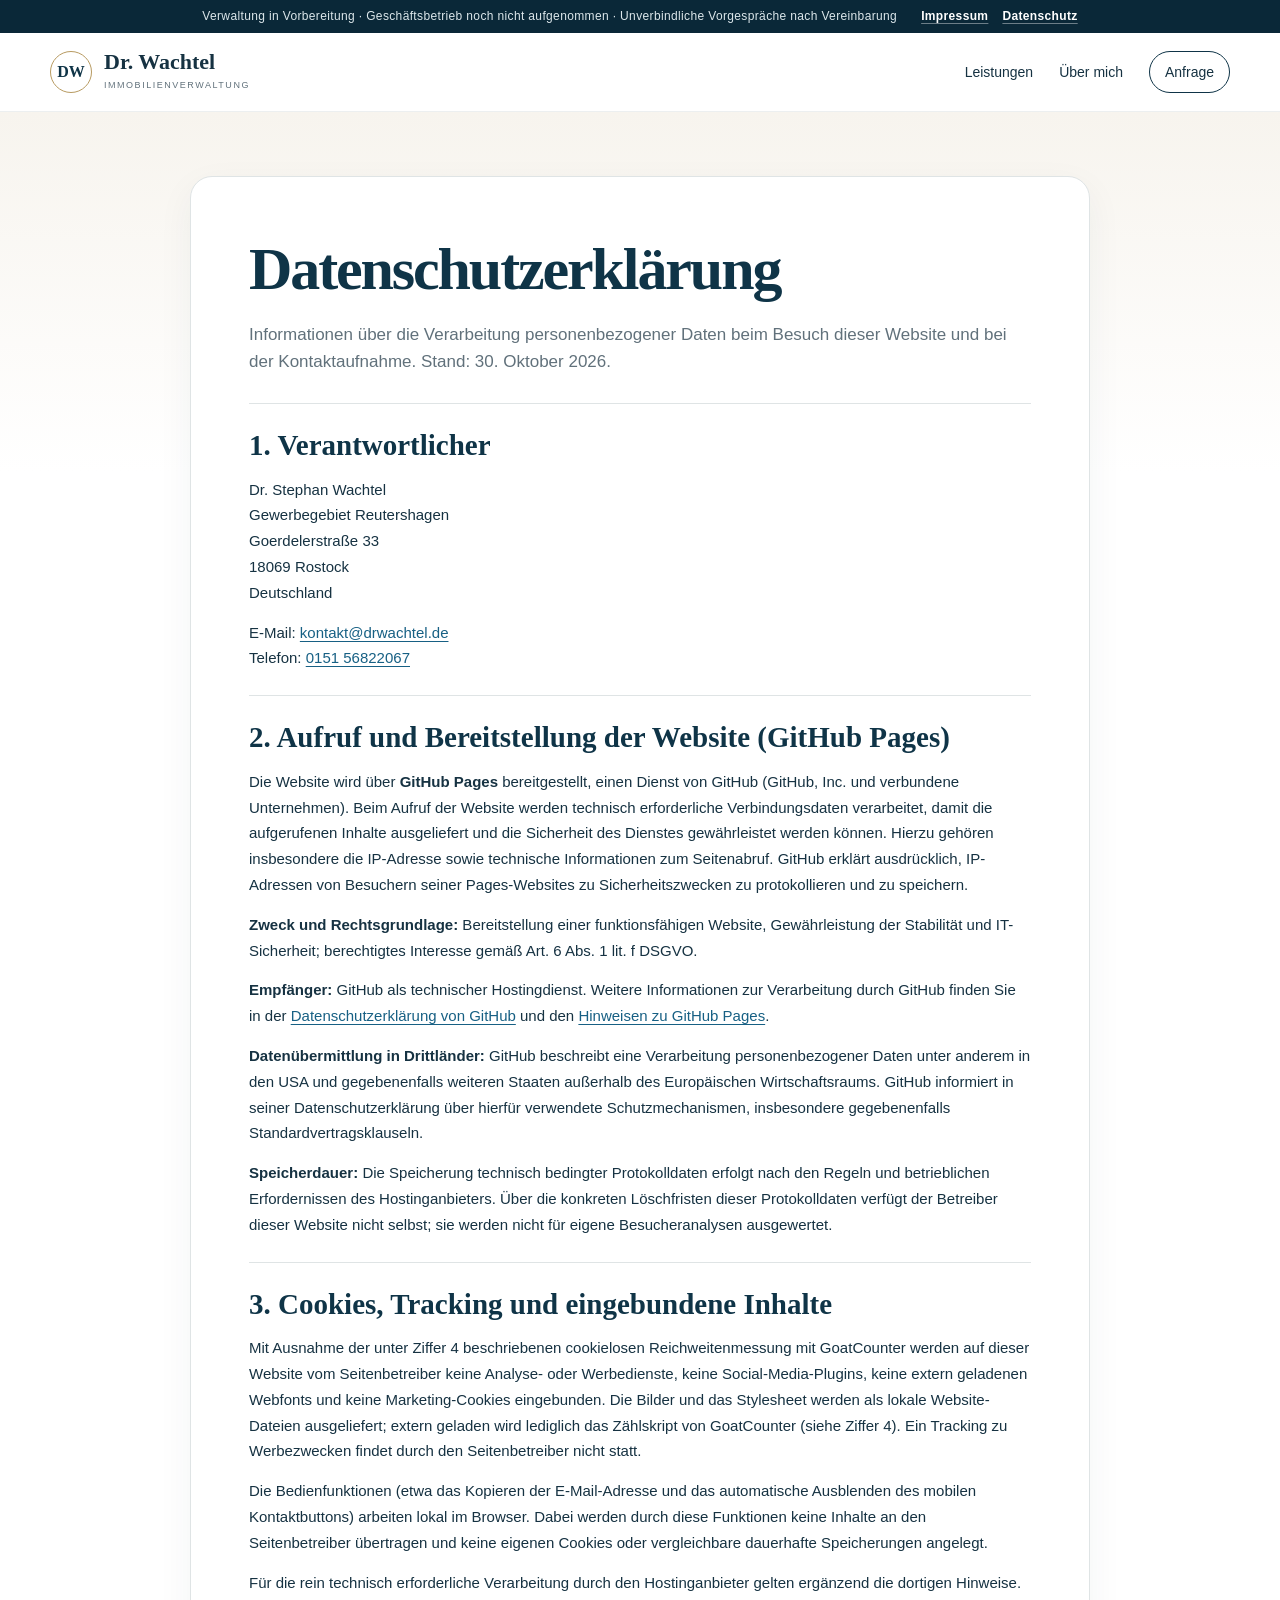
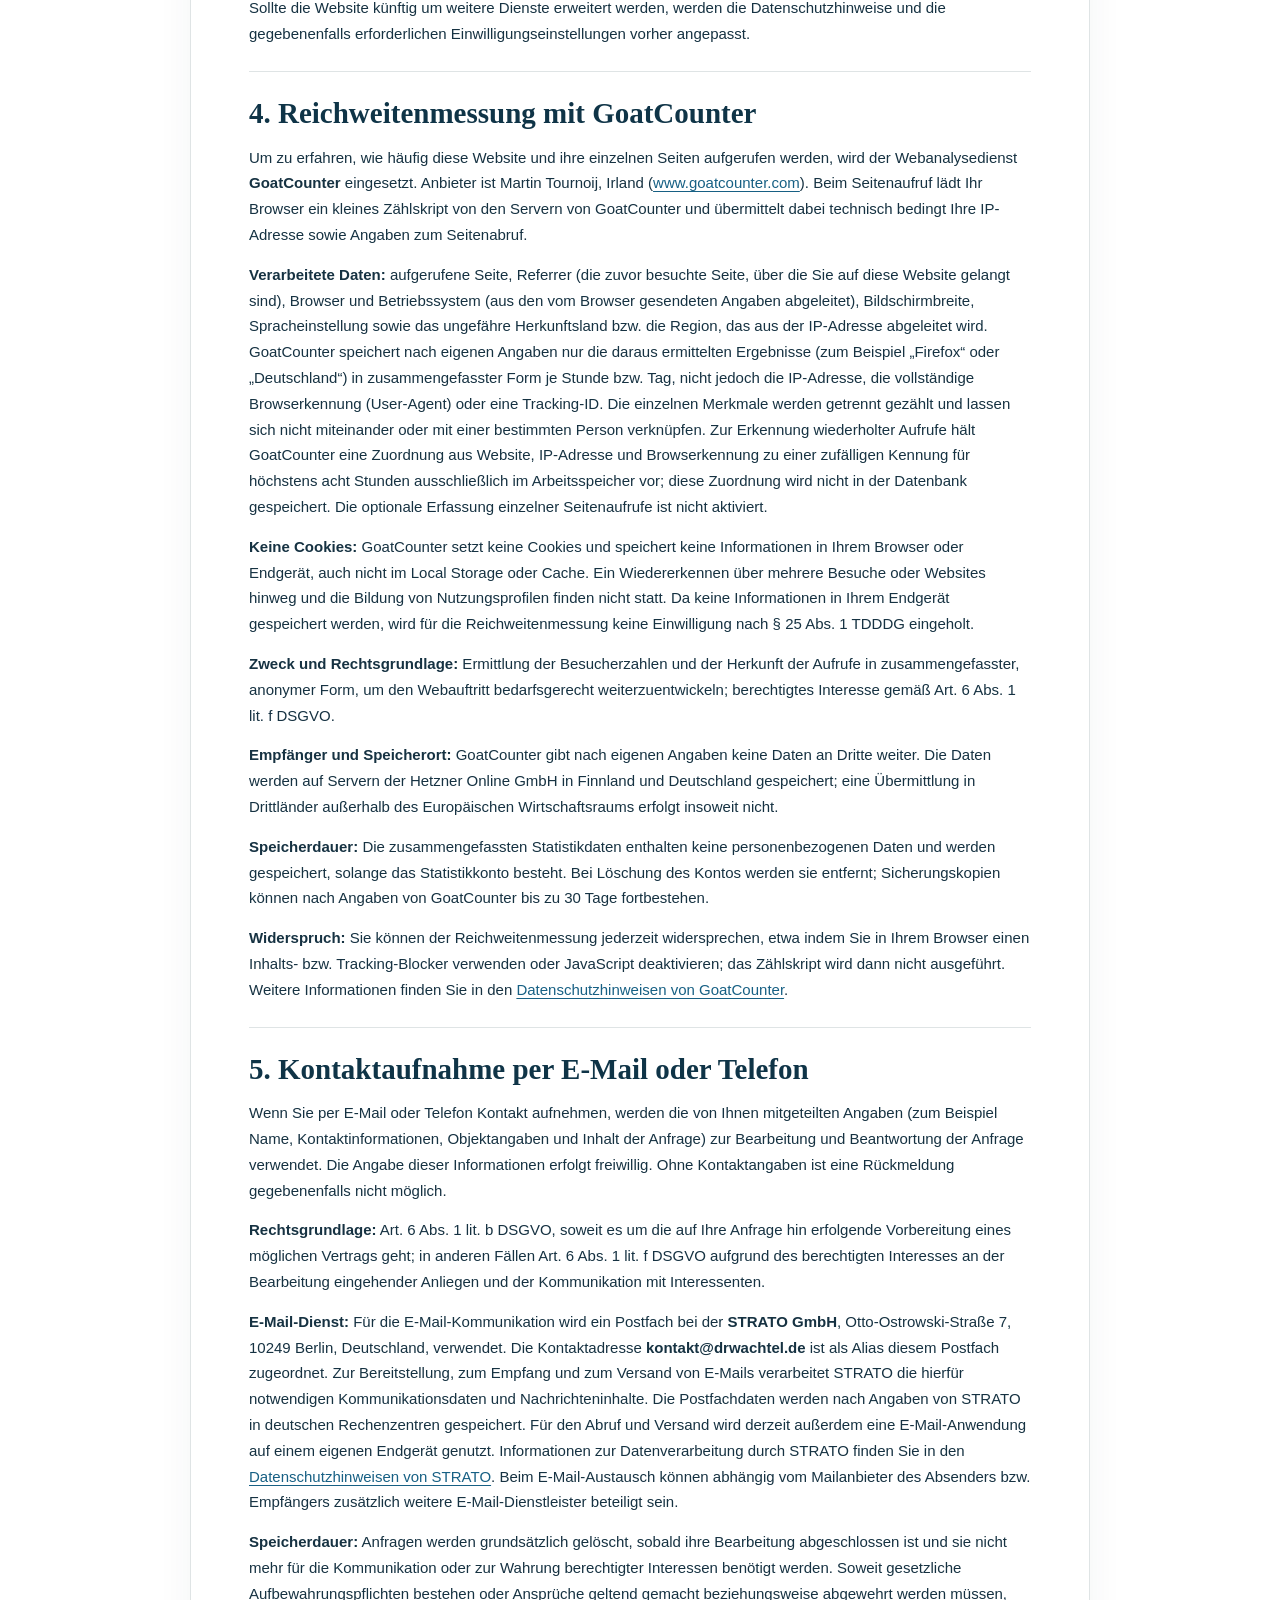
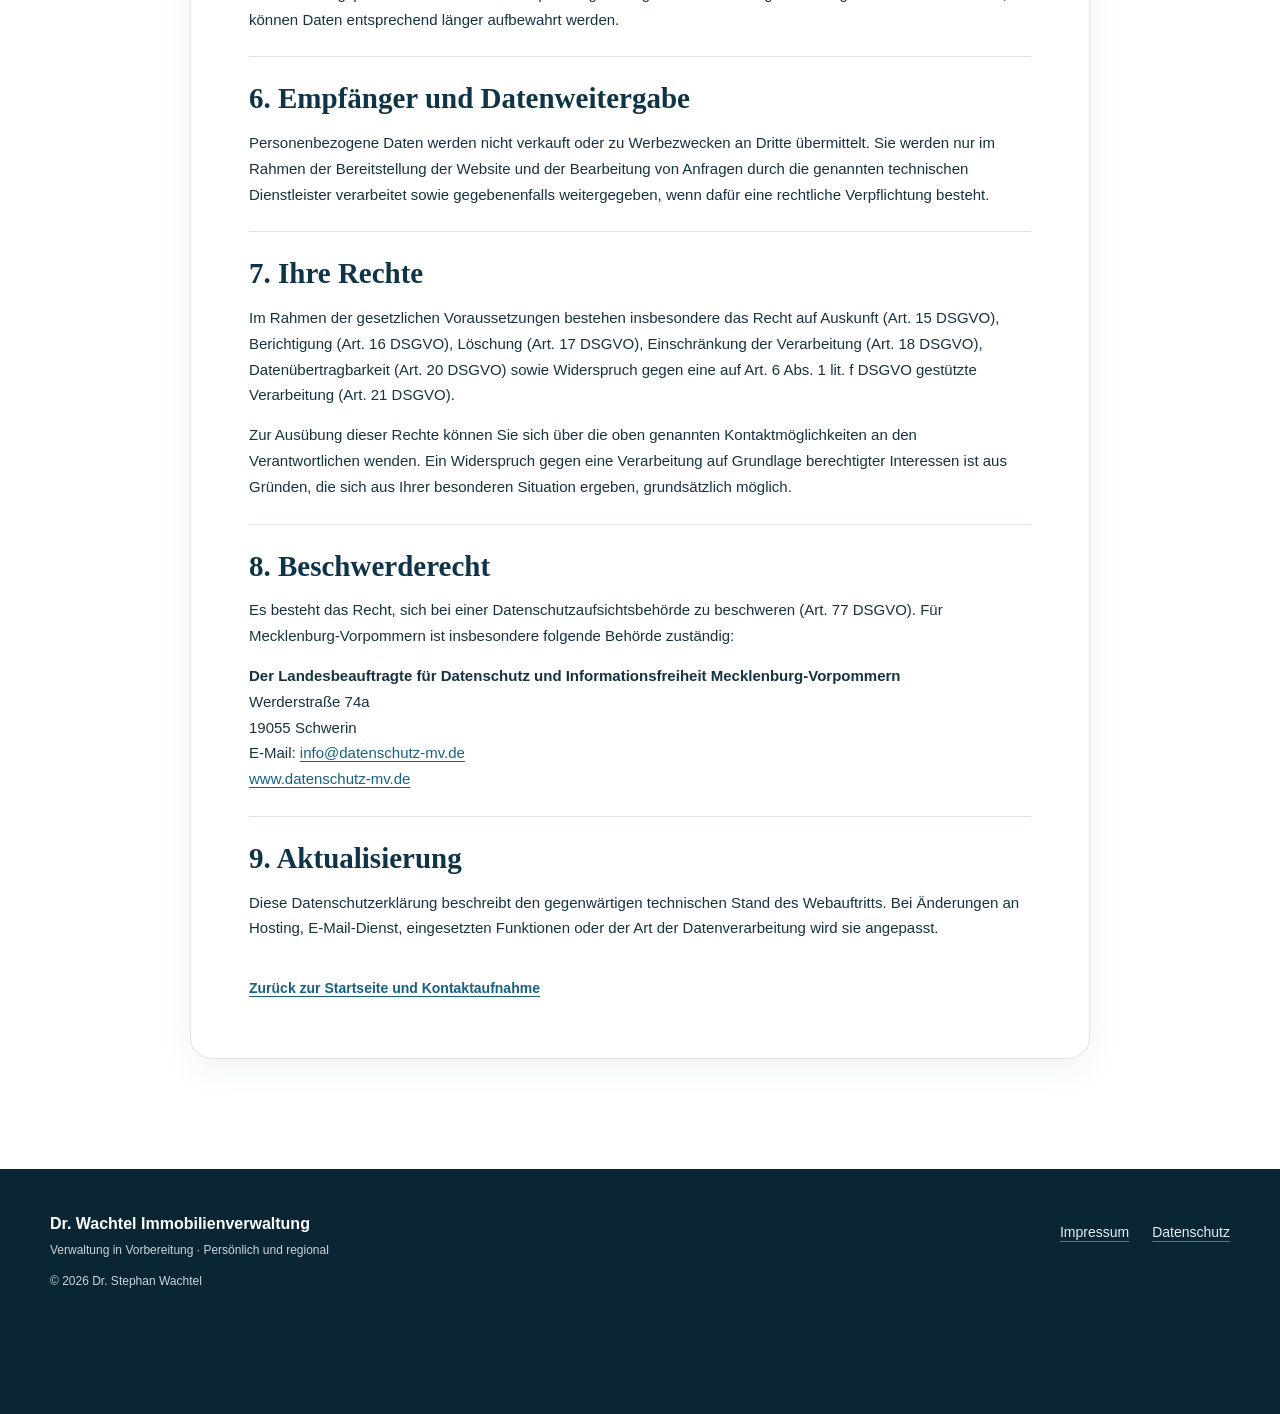
==== commit 36316ffc: "Telefonnummer: nur noch geschäftliche Mobilnummer 0151 56822067 (0171 und Festnetz entfernt)" ====
--- a/datenschutz.html
+++ b/datenschutz.html
@@ -10,6 +10,14 @@
   <meta property="og:locale" content="de_DE">
   <meta property="og:title" content="Datenschutz | Dr. Wachtel Immobilienverwaltung">
   <meta property="og:url" content="https://www.drwachtel.de/datenschutz.html">
+  <meta property="og:image" content="https://www.drwachtel.de/assets/og-logo.png">
+  <meta property="og:image:type" content="image/png">
+  <meta property="og:image:width" content="1200">
+  <meta property="og:image:height" content="630">
+  <meta property="og:image:alt" content="Logo Dr. Wachtel Immobilienverwaltung">
+  <meta name="twitter:card" content="summary_large_image">
+  <meta name="twitter:image" content="https://www.drwachtel.de/assets/og-logo.png">
+  <meta name="twitter:image:alt" content="Logo Dr. Wachtel Immobilienverwaltung">
   <meta name="description" content="Datenschutzerklärung zur Website der Dr. Wachtel Immobilienverwaltung.">
   <link href="favicon.svg" rel="icon" type="image/svg+xml">
   <link href="favicon.ico" rel="icon" sizes="16x16 32x32 48x48">
@@ -33,7 +41,7 @@
 <section class="legal-section">
 <h2>1. Verantwortlicher</h2>
 <p>Dr. Stephan Wachtel<br>Gewerbegebiet Reutershagen<br>Goerdelerstraße 33<br>18069 Rostock<br>Deutschland</p>
-<p>E-Mail: <a href="mailto:kontakt@drwachtel.de">kontakt@drwachtel.de</a><br>Telefon: <a href="tel:+4915156822067">+49 151 56822067</a><br>Mobil: <a href="tel:+4915156822067">0151 56822067</a></p>
+<p>E-Mail: <a href="mailto:kontakt@drwachtel.de">kontakt@drwachtel.de</a><br>Telefon: <a href="tel:+4915156822067">0151 56822067</a></p>
 </section>
 <section class="legal-section">
 <h2>2. Aufruf und Bereitstellung der Website (GitHub Pages)</h2>
